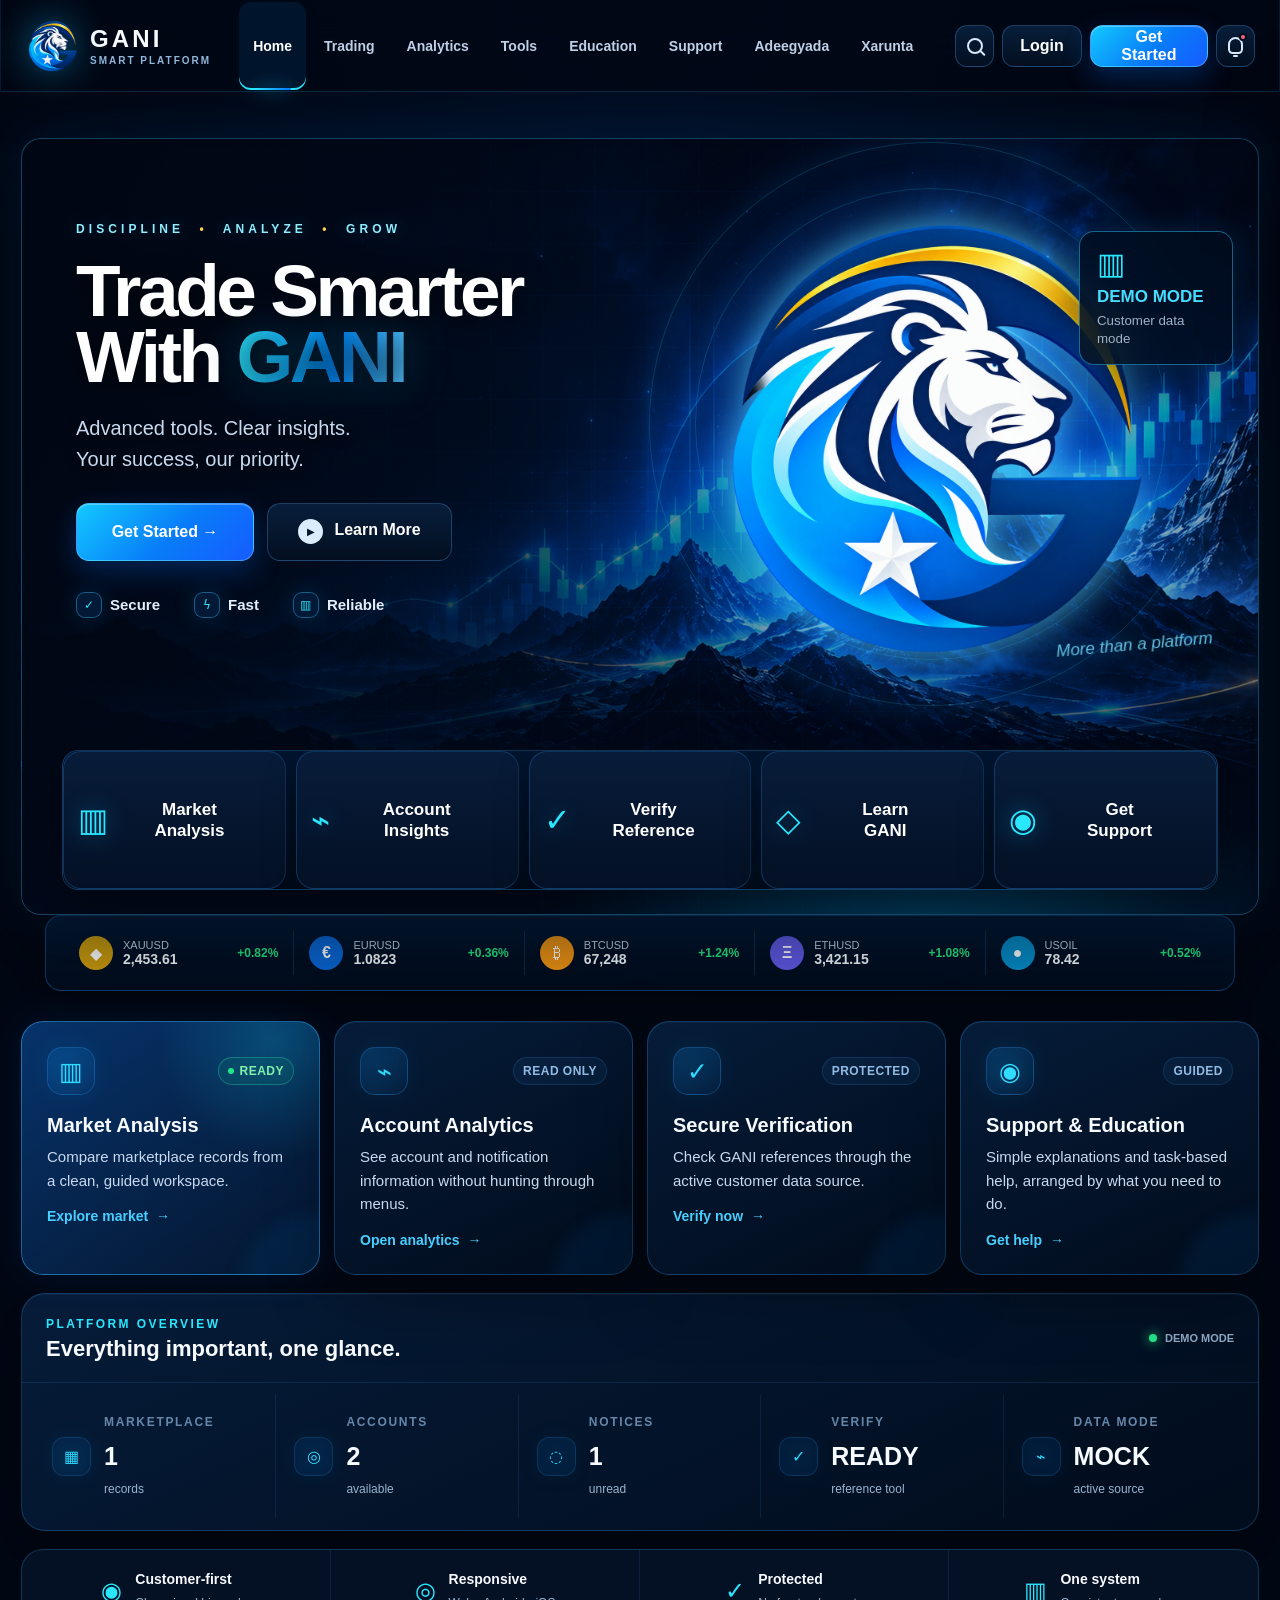
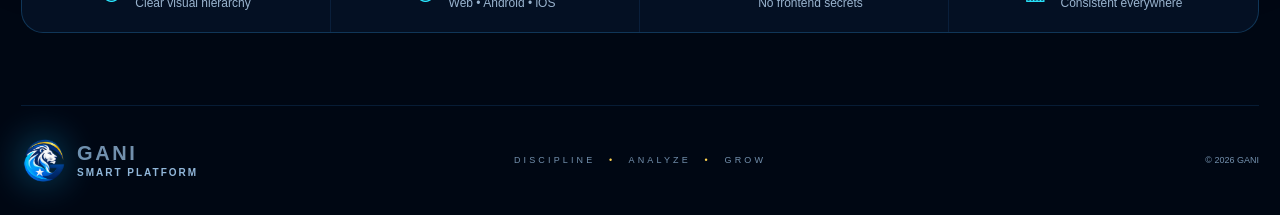
==== android/app/src/main/assets/www/index.html @ f555b514 "Add GANI v34 Android APK build" ====
<!doctype html>
<html lang="so">
<head>
<meta charset="utf-8">
<meta name="viewport" content="width=device-width,initial-scale=1,viewport-fit=cover">
<meta name="theme-color" content="#020713">
<meta name="color-scheme" content="dark">
<title>GANI • Smart Platform</title>
<link rel="manifest" href="manifest.webmanifest">
<link rel="icon" href="icon-192.png">
<link rel="stylesheet" href="styles.css">
<link rel="stylesheet" href="platform-v27.css">
<link rel="stylesheet" href="platform-v28.css">
<link rel="stylesheet" href="platform-v29.css">
<link rel="stylesheet" href="platform-v30.css">
<link rel="stylesheet" href="platform-v31.css">
<link rel="stylesheet" href="platform-v32.css">
<link rel="stylesheet" href="platform-v33.css">
<link rel="stylesheet" href="platform-v34.css">
<script src="gani-config.js" defer></script>
<script src="mock-api.js" defer></script>
<script src="mock-compat.js" defer></script>
<script src="real-api-client.js" defer></script>
<script src="api-mode-router.js" defer></script>
<script src="data-adapter.js" defer></script>
<script src="app.js" defer></script>
<script src="platform-v27.js" defer></script>
<script src="platform-v29.js" defer></script>
</head>
<body>
<div class="ambient" aria-hidden="true"><i></i><i></i><i></i></div>

<header class="app-header">
  <a class="brand" href="#home" data-screen="home" aria-label="GANI Home">
    <img src="assets/gani-logo-transparent-v30.png" alt="GANI">
    <span><b>GANI</b><small>SMART PLATFORM</small></span>
  </a>
  <nav class="desktop-nav" aria-label="Main navigation">
    <button data-screen="home" class="active"><span>Home</span></button>
    <button data-screen="discover"><span>Trading</span></button>
    <button data-screen="dashboard"><span>Analytics</span></button>
    <button data-screen="verify"><span>Tools</span></button>
    <button data-screen="education"><span>Education</span></button>
    <button data-screen="support"><span>Support</span></button>
    <button data-screen="services"><span>Adeegyada</span></button>
    <button data-screen="workspace"><span>Xarunta</span></button>
  </nav>
  <div class="header-actions">
    <button class="round-btn" id="searchToggle" aria-label="Search"><span class="icon-search"></span></button>
    <button class="text-btn desktop-only" data-screen="profile">Login</button>
    <button class="primary compact desktop-only" data-screen="discover">Get Started</button>
    <button class="round-btn" id="noticeToggle" aria-label="Notifications"><span class="icon-bell"></span><i id="noticeDot"></i></button>
    <button class="round-btn menu-btn" id="menuToggle" aria-label="Menu"><span class="icon-menu"></span></button>
  </div>
</header>

<div class="mobile-menu" id="mobileMenu" aria-label="Mobile menu">
  <button data-screen="home"><span>⌂</span> Home</button>
  <button data-screen="discover"><span>▥</span> Trading</button>
  <button data-screen="dashboard"><span>⌁</span> Analytics</button>
  <button data-screen="verify"><span>✓</span> Tools</button>
  <button data-screen="education"><span>◇</span> Education</button>
  <button data-screen="support"><span>◉</span> Support</button>
  <button data-screen="services"><span>◆</span> Adeegyada</button>
  <button data-screen="workspace"><span>▦</span> Xarunta Macmiilka</button>
  <button data-screen="partners"><span>◇</span> Partners</button>
  <button data-screen="agreements"><span>≡</span> Heshiisyada</button>
  <button data-screen="profile"><span>●</span> Account</button>
</div>

<div class="search-panel" id="searchPanel">
  <div class="search-shell"><span class="icon-search"></span><input id="globalSearch" placeholder="Search GANI…" autocomplete="off"><button id="searchClose" aria-label="Close">×</button></div>
  <small>Try: Trading, account, verify, education, support</small>
</div>

<aside class="notice-panel" id="noticePanel" aria-label="Notifications">
  <div class="panel-head"><div><small>GANI CENTER</small><h3>Notifications</h3></div><button id="noticeClose" aria-label="Close">×</button></div>
  <div id="noticeList" class="notice-list"><div class="skeleton"></div></div>
</aside>

<main>
<section class="screen active home-screen" id="home" data-title="Home">
  <section class="mobile-app-home" aria-label="GANI mobile home">
    <div class="mobile-welcome"><div><p>Welcome to GANI</p><h1>Smarter <em>control.</em></h1></div><span class="mode-badge" id="mobileMode">Checking…</span></div>
    <article class="mobile-hero">
      <div class="mobile-hero-copy"><small>GLOBAL MARKETS · BRIGHTER OPPORTUNITIES.</small><h2>Trade Smarter.<br><em>Grow Stronger.</em></h2><p>Markets, analytics and trusted tools in one secure platform.</p><div class="mobile-hero-actions"><button class="primary" data-screen="discover">Start Trading <span>→</span></button><button class="secondary" data-screen="discover">Explore Markets</button></div><div class="mobile-trust"><span>✓ Secure</span><span>▥ Real-Time Data</span><span>♙ Trusted Tools</span><span>◎ Global Access</span></div></div>
      <img src="assets/gani-target-hero-v34.png" alt="Global markets visualization">
    </article>
    <div class="mobile-section-head market-heading"><h3>Market Snapshot</h3><button data-screen="discover"><span class="app-status-dot"></span> Live Markets ›</button></div>
    <section class="mobile-market">
      <div class="mobile-market-grid">
        <article class="up"><div class="market-name"><span>€</span><b>EUR/USD</b></div><strong>1.0824</strong><em>▲ +0.0018&nbsp;&nbsp;+0.17%</em><svg viewBox="0 0 120 32" aria-hidden="true"><path d="M2 27L14 23L24 25L36 18L47 20L59 14L70 17L82 10L93 13L105 6L118 3"/></svg></article>
        <article class="down"><div class="market-name"><span>◆</span><b>Gold</b></div><strong>2,415.32</strong><em>▼ −12.63&nbsp;&nbsp;−0.52%</em><svg viewBox="0 0 120 32" aria-hidden="true"><path d="M2 6L14 10L24 7L36 15L47 12L59 20L70 17L82 24L93 21L105 28L118 26"/></svg></article>
        <article class="up"><div class="market-name"><span>₿</span><b>BTC/USD</b></div><strong>67,284.50</strong><em>▲ +1,327.40&nbsp;&nbsp;+2.01%</em><svg viewBox="0 0 120 32" aria-hidden="true"><path d="M2 25L14 20L24 22L36 16L47 19L59 14L70 15L82 9L93 11L105 5L118 2"/></svg></article>
      </div>
    </section>
    <div class="mobile-section-head quick-heading"><h3>Quick Access</h3><small>Everything in one place ›</small></div>
    <div class="mobile-feature-grid">
      <button data-screen="discover"><span class="mi">▥</span><b>Market<br>Analysis</b><small>Discover opportunities <i>›</i></small></button>
      <button data-screen="dashboard"><span class="mi">⌁</span><b>Account<br>Analytics</b><small>Track performance <i>›</i></small></button>
      <button data-screen="verify"><span class="mi">✓</span><b>Verify<br>Tools</b><small>Trade with confidence <i>›</i></small></button>
      <button data-screen="education"><span class="mi">◇</span><b>Education</b><small>Learn and grow <i>›</i></small></button>
    </div>
    <div class="mobile-section-head insights-heading"><h3>Latest Insights</h3><button data-screen="education">View all ›</button></div>
    <section class="mobile-insight" data-screen="education" role="button" tabindex="0">
      <div class="insight-image" aria-hidden="true"></div>
      <div class="insight-copy"><div><span>MARKET ANALYSIS</span><time>2h ago</time></div><h4>Global Markets Steady as Investors Eye Central Bank Signals</h4><p>Key indices hold gains amid a balanced outlook for the coming period.</p></div>
      <b aria-hidden="true">›</b>
    </section>
    <div class="mobile-runtime-data" hidden><span id="mobileDataLabel">Data</span><b id="mobileMarketCount">—</b><b id="mobileAccountCount">—</b><b id="mobileNoticeCount">—</b></div>
    <div class="mobile-command-strip"><article><small>SYSTEM STATUS</small><b>Customer workspace ready</b><div class="progress"><i></i></div></article><article><small>SECURITY</small><b>Protected data boundary</b><div class="progress"><i style="width:92%"></i></div></article></div>
  </section>
  <section class="hero-card">
    <div class="hero-grid"></div>
    <div class="hero-copy">
      <p class="eyebrow">DISCIPLINE <span>•</span> ANALYZE <span>•</span> GROW</p>
      <h1>Trade Smarter<br>With <em>GANI</em></h1>
      <p class="lead">Advanced tools. Clear insights.<br>Your success, our priority.</p>
      <div class="hero-actions">
        <button class="primary hero-primary" data-screen="discover">Get Started <span>→</span></button>
        <button class="secondary" data-screen="education"><span class="play">▶</span> Learn More</button>
      </div>
      <div class="trust-row" aria-label="Platform qualities">
        <span><i class="mini-icon shield-icon">✓</i><b>Secure</b></span>
        <span><i class="mini-icon bolt-icon">ϟ</i><b>Fast</b></span>
        <span><i class="mini-icon chart-icon">▥</i><b>Reliable</b></span>
      </div>
    </div>
    <div class="hero-visual" aria-label="GANI brand visual">
      <div class="hero-orbit orbit-one"></div><div class="hero-orbit orbit-two"></div>
      <img src="assets/gani-logo-transparent-v30.png" alt="GANI lion logo">
      <div class="data-float">
        <span class="bars-symbol">▥</span>
        <b id="heroMode">Checking…</b>
        <small>Customer data mode</small>
      </div>
      <div class="visual-caption">More than a platform</div>
    </div>
  </section>

  <section class="quick-actions" aria-label="Quick actions">
    <button data-screen="discover"><span class="quick-icon">▥</span><b>Market<br>Analysis</b><i>→</i></button>
    <button data-screen="dashboard"><span class="quick-icon">⌁</span><b>Account<br>Insights</b><i>→</i></button>
    <button data-screen="verify"><span class="quick-icon">✓</span><b>Verify<br>Reference</b><i>→</i></button>
    <button data-screen="education"><span class="quick-icon">◇</span><b>Learn<br>GANI</b><i>→</i></button>
    <button data-screen="support"><span class="quick-icon">◉</span><b>Get<br>Support</b><i>→</i></button>
  </section>

  <section class="home-grid">
    <article class="feature-card featured">
      <div class="feature-top"><span class="feature-icon">▥</span><span class="status-pill"><i></i> Ready</span></div>
      <h3>Market Analysis</h3><p>Compare marketplace records from a clean, guided workspace.</p>
      <button class="card-link" data-screen="discover">Explore market <span>→</span></button>
    </article>
    <article class="feature-card">
      <div class="feature-top"><span class="feature-icon">⌁</span><span class="status-pill neutral">Read only</span></div>
      <h3>Account Analytics</h3><p>See account and notification information without hunting through menus.</p>
      <button class="card-link" data-screen="dashboard">Open analytics <span>→</span></button>
    </article>
    <article class="feature-card">
      <div class="feature-top"><span class="feature-icon">✓</span><span class="status-pill neutral">Protected</span></div>
      <h3>Secure Verification</h3><p>Check GANI references through the active customer data source.</p>
      <button class="card-link" data-screen="verify">Verify now <span>→</span></button>
    </article>
    <article class="feature-card">
      <div class="feature-top"><span class="feature-icon">◉</span><span class="status-pill neutral">Guided</span></div>
      <h3>Support & Education</h3><p>Simple explanations and task-based help, arranged by what you need to do.</p>
      <button class="card-link" data-screen="support">Get help <span>→</span></button>
    </article>
  </section>

  <section class="overview-card">
    <div class="overview-head"><div><small>PLATFORM OVERVIEW</small><h3>Everything important, one glance.</h3></div><span class="connection-state"><i></i><b id="marketStripMode">Loading</b></span></div>
    <div class="overview-metrics">
      <div><span class="metric-icon">▦</span><p><small>MARKETPLACE</small><b id="homeMarketCount">—</b><em>records</em></p></div>
      <div><span class="metric-icon">◎</span><p><small>ACCOUNTS</small><b id="homeAccountCount">—</b><em>available</em></p></div>
      <div><span class="metric-icon">◌</span><p><small>NOTICES</small><b id="homeNoticeCount">—</b><em>unread</em></p></div>
      <div><span class="metric-icon">✓</span><p><small>VERIFY</small><b>READY</b><em>reference tool</em></p></div>
      <div><span class="metric-icon">⌁</span><p><small>DATA MODE</small><b id="homeMode">—</b><em>active source</em></p></div>
    </div>
  </section>

  <section class="proof-row">
    <div><span>◉</span><p><b>Customer-first</b><small>Clear visual hierarchy</small></p></div>
    <div><span>◎</span><p><b>Responsive</b><small>Web • Android • iOS</small></p></div>
    <div><span>✓</span><p><b>Protected</b><small>No frontend secrets</small></p></div>
    <div><span>▥</span><p><b>One system</b><small>Consistent everywhere</small></p></div>
  </section>
</section>

<section class="screen v27-screen" id="services" data-title="Adeegyada">
  <header class="page-intro"><div><p class="eyebrow">GANI SERVICES</p><h2>Dooro sida aad<br><em>u shaqaynayso.</em></h2><p>Saddex waddo oo cad: adigu isticmaal, taageero hel, ama koox ku maamul.</p></div><div class="page-symbol">◆</div></header>
  <div class="v27-service-grid">
    <article class="v27-plan"><span>01 / SELF-SERVICE</span><h3>Adiga ayaa maamulaya</h3><p>Raadi adeeg, barbar dhig xeerarka, samee profile, gudbi dalab oo la soco.</p><ul><li>Marketplace iyo favorites</li><li>Eligibility checklist</li><li>Agreements iyo tickets</li><li>Ogeysiisyo la raad-raaco</li></ul><button class="primary v27-start" data-plan="Self-service">Bilow</button></article>
    <article class="v27-plan featured"><span>02 / GANI ASSIST</span><h3>Diyaarin iyo hagid</h3><p>Waxaan kaa caawinaynaa xogta, dukumentiyada, fahamka heshiiska iyo xiriirka partner-ka.</p><ul><li>Preflight readiness</li><li>Country iyo KYC check</li><li>Rule review</li><li>Escalation support</li></ul><button class="primary v27-start" data-plan="GANI Assist">Codso hagid</button></article>
    <article class="v27-plan"><span>03 / BUSINESS</span><h3>Koox iyo shirkad</h3><p>Accounts badan, xubno, doorar, oggolaansho iyo warbixin isku xiran.</p><ul><li>Team roles</li><li>Approval workflow</li><li>Company reports</li><li>Partner integrations</li></ul><button class="primary v27-start" data-plan="Business">La hadal GANI</button></article>
  </div>
</section>

<section class="screen v27-screen" id="workspace" data-title="Xarunta Macmiilka">
  <header class="page-intro inline-intro"><div><p class="eyebrow">CUSTOMER WORKSPACE</p><h2>Dalab ilaa payout,<br><em>hal timeline.</em></h2><p>Xogtaada, codsiyadaada, lacagaha iyo taageerada hal meel uga maamul.</p></div><button class="primary" id="newApplication">Dalab cusub</button></header>
  <div class="v27-kpis"><article><small>DALABYO</small><b id="v27AppCount">0</b><span>La diiwaangeliyey</span></article><article><small>U-QALMITAAN</small><b id="v27ReadyState">0%</b><span>Readiness</span></article><article><small>TICKETS</small><b id="v27TicketCount">0</b><span>La raad-raacayo</span></article><article><small>HESHIISYO</small><b id="v27AgreementCount">0</b><span>La aqbalay</span></article></div>
  <div class="v27-workspace-grid">
    <article class="panel"><div class="panel-head"><div><small>U-QALMITAANKA</small><h3>Hubinta ka hor lacag-bixinta</h3></div><span class="status-pill neutral" id="v27ReadinessBadge">Bilow</span></div><form id="readinessForm" class="v27-checklist"><label><input type="checkbox" name="age"> Waxaan buuxiyey da'da adeegga</label><label><input type="checkbox" name="country"> Dalka iyo degenaanshaha waa la oggol yahay</label><label><input type="checkbox" name="kyc"> Dukumentiyada KYC waa diyaar</label><label><input type="checkbox" name="payment"> Habka lacag-bixintu magacayga ayuu ku qoran yahay</label><label><input type="checkbox" name="rules"> Waxaan akhriyey EA, loss iyo payout rules</label><button class="primary">Kaydi readiness</button></form></article>
    <article class="panel"><div class="panel-head"><div><small>DALABYADA</small><h3>Codsiyadaada</h3></div></div><div id="v27Applications" class="v27-records"><p class="hint">Dalab wali lama samayn.</p></div></article>
    <article class="panel"><div class="panel-head"><div><small>LACAG & PAYOUT</small><h3>Diiwaanka lacagta</h3></div><button class="card-link" id="addPayment">Ku dar receipt</button></div><div id="v27Payments" class="v27-records"><p class="hint">Diiwaan lacag wali ma jiro.</p></div></article>
    <article class="panel"><div class="panel-head"><div><small>TAAGEERO</small><h3>Cabasho iyo rafcaan</h3></div><button class="card-link" id="newTicket">Fur ticket</button></div><div id="v27Tickets" class="v27-records"><p class="hint">Ticket wali ma jiro.</p></div></article>
  </div>
</section>

<section class="screen v27-screen" id="partners" data-title="Partners">
  <header class="page-intro"><div><p class="eyebrow">PARTNER PORTAL</p><h2>Xaqiiji shirkadda.<br><em>Kadib daabac.</em></h2><p>Partner kasta wuxuu soo gudbinayaa aqoonsi, adeegyo, waddamo, xeerar, lacag iyo taageero.</p></div><div class="page-symbol">◇</div></header>
  <div class="v27-partner-layout">
    <article class="panel"><div class="v27-lifecycle"><div><span>01</span><b>Codsi</b><small>Company profile</small></div><div><span>02</span><b>Xaqiijin</b><small>Entity & domain</small></div><div><span>03</span><b>Heshiis</b><small>SLA & commission</small></div><div><span>04</span><b>Daabacaad</b><small>Offers & countries</small></div><div><span>05</span><b>Kormeer</b><small>Cases & renewal</small></div></div></article>
    <form class="panel v27-form" id="partnerApply"><h3>Codsiga partnership-ka</h3><div class="v27-fields"><label>Magaca shirkadda<input name="company" required></label><label>Website-ka rasmiga ah<input name="website" type="url" placeholder="https://" required></label><label>Email-ka partnership<input name="email" type="email" required></label><label>Dalalka aad adeegtaan<input name="countries" required></label><label class="full">Qaabka iskaashiga<select name="model" required><option value="">Dooro</option><option>Referral</option><option>Authorized reseller</option><option>Technology integration</option></select></label><label class="full">Taageerada iyo cabashada<textarea name="support" required></textarea></label></div><label class="v27-consent"><input type="checkbox" required> Waxaan diyaar u nahay xaqiijin iyo heshiis qoraal ah.</label><button class="primary">Gudbi codsiga</button></form>
  </div>
</section>

<section class="screen v27-screen" id="agreements" data-title="Heshiisyada">
  <header class="page-intro"><div><p class="eyebrow">RULES & AGREEMENTS</p><h2>Mas'uuliyaddu<br><em>meel cad ayay leedahay.</em></h2><p>Qodob kasta akhri ka hor dalab ama lacag-bixin.</p></div><div class="page-symbol">≡</div></header>
  <div class="v27-rules-grid" id="v27Rules"></div>
</section>

<section class="screen v27-screen" id="operations" data-title="Operations">
  <header class="page-intro"><div><p class="eyebrow">GANI OPERATIONS</p><h2>Wax kasta oo la daabaco<br><em>waa la maamulaa.</em></h2><p>Partners, products, eligibility, cases, finance, content iyo audit.</p></div><div class="page-symbol">▦</div></header>
  <div class="v27-ops-grid"><article><small>PARTNERS</small><h3>Due diligence</h3><p>Entity, domain, ownership, support iyo heshiis.</p></article><article><small>PRODUCTS</small><h3>Offer control</h3><p>Qiime, drawdown, payout, EA, refund iyo version.</p></article><article><small>COUNTRIES</small><h3>Eligibility matrix</h3><p>Residency, nationality, payment iyo payout.</p></article><article><small>CASES</small><h3>Dispute desk</h3><p>Evidence, response, deadline iyo escalation.</p></article><article><small>FINANCE</small><h3>Reconciliation</h3><p>Orders, receipts, refunds iyo commissions.</p></article><article><small>AUDIT</small><h3>Taariikh sugan</h3><p>Cidda wax beddeshay, goorta iyo sababta.</p></article></div>
</section>

<section class="screen" id="discover" data-title="Trading">
  <header class="page-intro"><div><p class="eyebrow">GANI MARKETPLACE</p><h2>Find what matters.<br><em>Skip the noise.</em></h2><p>Search and compare records in one guided view.</p></div><div class="page-symbol">▥</div></header>
  <section class="workflow-strip" aria-label="Marketplace workflow">
    <div class="active"><span>1</span><p><b>Discover</b><small>Find records</small></p></div><i>→</i>
    <div><span>2</span><p><b>Compare</b><small>Read details</small></p></div><i>→</i>
    <div><span>3</span><p><b>Verify</b><small>Check reference</small></p></div>
  </section>
  <div class="toolbar"><label class="searchbox"><span class="icon-search"></span><input id="marketSearch" placeholder="Search marketplace"></label><div class="mode-pill" id="marketMode">DATA MODE</div></div>
  <div id="marketGrid" class="market-grid"><article class="loading-card"><div class="skeleton"></div></article></div>
</section>

<section class="screen" id="dashboard" data-title="Analytics">
  <header class="page-intro inline-intro"><div><p class="eyebrow">GANI ANALYTICS</p><h2>Your account,<br><em>made readable.</em></h2><p>The important signals first, detail second.</p></div><button class="secondary refresh-btn" id="refreshDashboard">↻ Refresh</button></header>
  <section class="metric-grid">
    <article><span class="metric-icon">◎</span><p><small>ACCOUNTS</small><b id="accountCount">—</b><em>Available</em></p></article>
    <article><span class="metric-icon">◌</span><p><small>UNREAD</small><b id="unreadCount">—</b><em>Notifications</em></p></article>
    <article><span class="metric-icon">⌁</span><p><small>DATA MODE</small><b id="dashMode">—</b><em>Current source</em></p></article>
  </section>
  <div class="dashboard-grid">
    <article class="panel"><div class="panel-head"><div><small>YOUR SPACE</small><h3>Accounts</h3></div><span class="status-pill neutral">Customer</span></div><div id="accountList" class="account-list"><div class="skeleton"></div></div></article>
    <article class="panel"><div class="panel-head"><div><small>ACTIVITY</small><h3>Notifications</h3></div><button class="card-link" id="markAllRead">Mark visible read</button></div><div id="dashboardNotices" class="notice-list"><div class="skeleton"></div></div></article>
  </div>
</section>

<section class="screen" id="verify" data-title="Tools">
  <div class="tool-layout">
    <div class="tool-copy"><p class="eyebrow">GANI TOOLS</p><h2>Verify before<br><em>you rely.</em></h2><p>One reference. One clear result.</p>
      <div class="verify-box"><label for="verifyInput">GANI reference</label><div class="verify-row"><input id="verifyInput" placeholder="GANI-12345"><button class="primary" id="verifyBtn">Verify <span>→</span></button></div><small>Local mode results are demo-only.</small></div>
      <div class="tool-steps"><div><span>1</span><p><b>Enter</b><small>Reference</small></p></div><div><span>2</span><p><b>Check</b><small>Source</small></p></div><div><span>3</span><p><b>Understand</b><small>Result</small></p></div></div>
    </div>
    <div class="verify-result" id="verifyResult"><div class="verify-ring"><span>✓</span></div><small>VERIFICATION</small><h3>Ready to verify</h3><p>Your result will appear here.</p></div>
  </div>
</section>

<section class="screen" id="education" data-title="Education">
  <header class="page-intro"><div><p class="eyebrow">GANI EDUCATION</p><h2>Understand first.<br><em>Use confidently.</em></h2><p>Four short paths instead of a wall of documentation.</p></div><div class="page-symbol">◇</div></header>
  <div class="education-grid">
    <article><span class="lesson-no">01</span><div class="lesson-icon">▥</div><h3>Marketplace</h3><p>Recognize the fields that matter when comparing records.</p><button data-screen="discover">Open Trading →</button></article>
    <article><span class="lesson-no">02</span><div class="lesson-icon">✓</div><h3>Verification</h3><p>Understand reference status and why source mode matters.</p><button data-screen="verify">Open Tools →</button></article>
    <article><span class="lesson-no">03</span><div class="lesson-icon">◎</div><h3>Account data</h3><p>Read account and notification information at a glance.</p><button data-screen="dashboard">Open Analytics →</button></article>
    <article><span class="lesson-no">04</span><div class="lesson-icon">◇</div><h3>Security model</h3><p>Know what stays in the app and what belongs server-side.</p><button data-screen="support">Security help →</button></article>
  </div>
</section>

<section class="screen" id="support" data-title="Support">
  <header class="page-intro"><div><p class="eyebrow">GANI SUPPORT</p><h2>Help without<br><em>the maze.</em></h2><p>Choose the problem visually. The system takes you to the right place.</p></div><div class="page-symbol">◉</div></header>
  <div class="support-grid">
    <article><div class="support-icon">▥</div><div><small>01</small><h3>Using GANI</h3><p>Where to find marketplace, analytics and verification.</p></div><button data-screen="education">Learn →</button></article>
    <article><div class="support-icon">◇</div><div><small>02</small><h3>Data & security</h3><p>Understand real mode, demo mode and protected credentials.</p></div><button data-screen="education">Read →</button></article>
    <article><div class="support-icon">⌁</div><div><small>03</small><h3>Offline & PWA</h3><p>How the app shell behaves when installed or offline.</p></div><button data-screen="home">Home →</button></article>
  </div>
</section>

<section class="screen" id="profile" data-title="Account">
  <header class="page-intro account-intro"><div><p class="eyebrow">GANI ACCOUNT</p><h2>Your identity,<br><em>at a glance.</em></h2><p>Read-only customer profile and source status.</p></div></header>
  <div class="profile-layout">
    <article class="profile-card">
      <div class="profile-glow"></div><div class="avatar"><img src="assets/gani-logo-transparent-v30.png" alt="GANI"></div>
      <span class="status-pill profile-status" id="verifiedBadge">Status</span><h2 id="profileName">GANI User</h2><p id="profileState">Loading profile…</p>
      <div class="profile-actions"><button class="primary" data-screen="dashboard">View analytics</button><button class="secondary" data-screen="support">Support</button></div>
    </article>
    <article class="panel profile-details"><div class="panel-head"><div><small>ACCOUNT OVERVIEW</small><h3>Profile details</h3></div><span class="status-pill neutral" id="profileMode">Mode</span></div>
      <dl><div><dt>Name</dt><dd id="profileName2">—</dd></div><div><dt>User ID</dt><dd id="profileId">—</dd></div><div><dt>Verification</dt><dd id="profileVerified">—</dd></div><div><dt>Data source</dt><dd id="profileSource">—</dd></div></dl>
      <div class="info-note"><span>i</span><p><b>Read-only by design</b><small>Profile editing is hidden because the current backend contract has no profile-write endpoint.</small></p></div>
    </article>
  </div>
</section>
</main>

<nav class="bottom-nav" aria-label="Mobile navigation">
  <button class="active" data-screen="home"><span>⌂</span><small>Home</small></button>
  <button data-screen="discover"><span>▥</span><small>Trading</small></button>
  <button data-screen="dashboard"><span>⌁</span><small>Analytics</small></button>
  <button data-screen="verify"><span>✓</span><small>Tools</small></button>
  <button data-screen="profile"><span>●</span><small>Account</small></button>
</nav>

<footer>
  <a class="brand" href="#home" data-screen="home"><img src="assets/gani-logo-transparent-v30.png" alt="GANI"><span><b>GANI</b><small>SMART PLATFORM</small></span></a>
  <p>DISCIPLINE <span>•</span> ANALYZE <span>•</span> GROW</p><small>© 2026 GANI</small>
</footer>
<div class="toast" id="toast"></div>
</body>
</html>
---- android/app/src/main/assets/www/styles.css ----
:root{--bg:#010713;--bg2:#031024;--panel:#06152b;--panel2:#081a34;--line:rgba(64,160,255,.20);--line2:rgba(55,181,255,.42);--text:#f7fbff;--muted:#8ea8c6;--blue:#12b9ff;--blue2:#086cff;--cyan:#35e3ff;--gold:#f5c84b;--green:#30e779;--danger:#ff627a;--radius:24px;--shadow:0 24px 80px rgba(0,0,0,.42);--glow:0 0 38px rgba(0,153,255,.24)}
*{box-sizing:border-box}html{min-height:100%;background:var(--bg);scroll-behavior:smooth}body{margin:0;min-height:100%;font-family:Inter,ui-sans-serif,-apple-system,BlinkMacSystemFont,"Segoe UI",Roboto,Arial,sans-serif;background:radial-gradient(circle at 70% 5%,rgba(0,107,255,.16),transparent 31%),linear-gradient(180deg,#020816 0,#010713 45%,#020916 100%);color:var(--text);-webkit-font-smoothing:antialiased}.ambient{position:fixed;inset:0;pointer-events:none;overflow:hidden;z-index:-2}.ambient i{position:absolute;border-radius:50%;filter:blur(85px);opacity:.16}.ambient i:nth-child(1){width:520px;height:520px;background:#006eff;right:-180px;top:4%}.ambient i:nth-child(2){width:380px;height:380px;background:#00d6ff;left:-200px;top:42%}.ambient i:nth-child(3){width:280px;height:280px;background:#e4b52f;right:14%;bottom:-160px;opacity:.06}button,input{font:inherit}button{cursor:pointer}button:focus-visible,input:focus-visible,a:focus-visible{outline:2px solid var(--cyan);outline-offset:3px}a{text-decoration:none;color:inherit}
.app-header{height:88px;position:sticky;top:0;z-index:80;display:grid;grid-template-columns:auto 1fr auto;align-items:center;gap:28px;padding:0 max(24px,calc((100vw - 1420px)/2));background:linear-gradient(180deg,rgba(2,7,19,.96),rgba(2,7,19,.76));border-bottom:1px solid rgba(67,150,236,.13);backdrop-filter:blur(22px)}.brand{display:flex;align-items:center;gap:11px;min-width:max-content}.brand img{width:54px;height:54px;border-radius:50%;object-fit:contain;filter:drop-shadow(0 0 16px rgba(0,174,255,.42))}.brand span{display:flex;flex-direction:column;gap:2px}.brand b{font-size:24px;letter-spacing:.04em}.brand small{font-size:8px;letter-spacing:.34em;color:#b6c7da;font-weight:700}.desktop-nav{display:flex;align-items:stretch;justify-content:center;height:88px;gap:4px}.desktop-nav button{position:relative;border:0;background:none;color:#b4c3d8;padding:0 15px;font-size:13px;font-weight:700}.desktop-nav button:hover,.desktop-nav button.active{color:#fff}.desktop-nav button:after{content:"";position:absolute;left:50%;right:50%;bottom:0;height:2px;border-radius:5px;background:linear-gradient(90deg,var(--cyan),var(--blue2));box-shadow:0 0 16px var(--blue);transition:.25s}.desktop-nav button.active:after{left:15px;right:15px}.header-actions{display:flex;align-items:center;gap:8px}.round-btn,.text-btn,.primary,.secondary,.card-link{border:0;color:#fff}.round-btn{width:42px;height:42px;border-radius:12px;display:grid;place-items:center;background:#061126;border:1px solid rgba(69,153,235,.26);position:relative}.round-btn:hover{border-color:var(--line2);background:#0a1a34}.round-btn i{position:absolute;width:8px;height:8px;border-radius:50%;background:var(--danger);border:2px solid #041020;right:7px;top:7px;display:none}.round-btn i.on{display:block}.text-btn{height:42px;padding:0 17px;border-radius:12px;background:#061126;border:1px solid rgba(69,153,235,.26);font-weight:700}.primary{min-height:46px;padding:0 23px;border-radius:13px;background:linear-gradient(135deg,#13c6ff,#0868ff 78%);box-shadow:0 10px 32px rgba(0,111,255,.32),inset 0 1px rgba(255,255,255,.25);font-weight:800;letter-spacing:.01em}.primary:hover{filter:brightness(1.08);transform:translateY(-1px)}.primary.compact{min-height:42px;padding:0 20px}.secondary{min-height:46px;padding:0 22px;border-radius:13px;background:#07152a;border:1px solid rgba(55,157,244,.32);font-weight:750}.secondary:hover{border-color:var(--cyan);background:#091d39}.menu-btn{display:none}.icon-search{width:16px;height:16px;border:2px solid #d9e9fb;border-radius:50%;position:relative;display:inline-block}.icon-search:after{content:"";position:absolute;width:7px;height:2px;background:#d9e9fb;right:-5px;bottom:-2px;transform:rotate(45deg);border-radius:2px}.icon-bell{width:15px;height:17px;border:2px solid #d9e9fb;border-radius:8px 8px 5px 5px;display:inline-block;position:relative}.icon-bell:after{content:"";position:absolute;width:5px;height:2px;border-radius:4px;background:#d9e9fb;left:3px;bottom:-5px}.icon-menu{width:18px;height:12px;border-top:2px solid #e8f5ff;border-bottom:2px solid #e8f5ff;position:relative}.icon-menu:after{content:"";position:absolute;left:0;right:0;top:4px;border-top:2px solid #e8f5ff}
.mobile-menu{position:fixed;right:14px;top:80px;z-index:90;width:min(300px,calc(100vw - 28px));padding:10px;border-radius:18px;background:rgba(4,15,32,.98);border:1px solid var(--line2);box-shadow:var(--shadow);display:none}.mobile-menu.open{display:grid}.mobile-menu button{border:0;background:none;color:#d8e7f7;text-align:left;padding:13px 14px;border-radius:10px;font-weight:700}.mobile-menu button span{width:24px;display:inline-block;color:var(--cyan)}.mobile-menu button:hover{background:#0a203d}.search-panel{position:fixed;top:88px;left:50%;transform:translate(-50%,-20px);z-index:100;width:min(720px,calc(100vw - 28px));padding:12px;border-radius:18px;background:rgba(5,18,38,.98);border:1px solid var(--line2);box-shadow:var(--shadow);opacity:0;pointer-events:none;transition:.22s}.search-panel.open{opacity:1;pointer-events:auto;transform:translate(-50%,10px)}.search-shell{height:52px;border-radius:13px;background:#020b19;border:1px solid rgba(60,150,236,.2);display:flex;align-items:center;gap:14px;padding:0 15px}.search-shell input{flex:1;border:0;background:none;color:#fff;font-size:16px;min-width:0}.search-shell input::placeholder{color:#6883a4}.search-shell button{border:0;background:none;color:#8ca5c1;font-size:26px}.search-panel>small{display:block;color:#66809e;padding:9px 8px 2px}.notice-panel{position:fixed;right:18px;top:98px;z-index:100;width:min(390px,calc(100vw - 36px));max-height:70vh;overflow:auto;padding:18px;border-radius:22px;background:rgba(4,14,30,.98);border:1px solid var(--line2);box-shadow:var(--shadow);transform:translateX(calc(100% + 40px));transition:.25s}.notice-panel.open{transform:none}.panel-head{display:flex;align-items:center;justify-content:space-between;gap:12px;margin-bottom:15px}.panel-head small{font-size:9px;letter-spacing:.18em;color:var(--cyan);font-weight:800}.panel-head h3{margin:3px 0 0;font-size:21px}.panel-head>button{border:0;background:none;color:#819ab6;font-size:24px}
main{width:min(1420px,calc(100% - 42px));margin:0 auto}.screen{display:none;min-height:calc(100vh - 88px);padding:48px 0 72px}.screen.active{display:block;animation:screenIn .35s ease both}@keyframes screenIn{from{opacity:0;transform:translateY(8px)}to{opacity:1;transform:none}}.home-screen{padding-top:24px}.hero-card{min-height:570px;border:1px solid rgba(51,143,235,.21);border-radius:32px;position:relative;overflow:hidden;display:grid;grid-template-columns:47% 53%;background:radial-gradient(circle at 70% 42%,rgba(0,149,255,.18),transparent 32%),linear-gradient(135deg,#06152b 0,#020a18 44%,#031b39 100%);box-shadow:0 40px 100px rgba(0,0,0,.32)}.hero-card:after{content:"";position:absolute;left:0;right:0;bottom:0;height:44%;background:linear-gradient(180deg,transparent,rgba(0,22,52,.75));pointer-events:none}.hero-grid{position:absolute;inset:0;background-image:linear-gradient(rgba(0,153,255,.05) 1px,transparent 1px),linear-gradient(90deg,rgba(0,153,255,.05) 1px,transparent 1px);background-size:36px 36px;mask-image:linear-gradient(to bottom,transparent 3%,#000 38%,transparent 100%);opacity:.58}.hero-copy{position:relative;z-index:4;align-self:center;padding:60px 0 60px 62px}.eyebrow{font-size:11px;letter-spacing:.38em;color:#9ddfff;font-weight:850;margin:0 0 20px}.eyebrow span{color:var(--gold);padding:0 8px}.hero-copy h1,.page-intro h2,.tool-copy h2{font-size:clamp(48px,5vw,78px);line-height:.99;letter-spacing:-.046em;margin:0;color:#fff}.hero-copy h1 em,.page-intro h2 em,.tool-copy h2 em{font-style:normal;background:linear-gradient(180deg,#43e7ff,#078dff);-webkit-background-clip:text;background-clip:text;color:transparent}.lead{font-size:18px;line-height:1.58;color:#c4d3e4;margin:22px 0 27px}.hero-actions{display:flex;gap:13px}.hero-primary{min-width:178px}.play{display:inline-grid;place-items:center;width:25px;height:25px;border-radius:50%;background:#dcecff;color:#08162a;font-size:10px;margin-right:7px}.trust-row{display:flex;gap:28px;margin-top:31px}.trust-row>span{display:flex;align-items:center;gap:8px;font-size:12px;color:#e4effb}.mini-icon{width:26px;height:26px;border-radius:9px;display:grid;place-items:center;font-style:normal;color:var(--cyan);font-weight:900;background:rgba(0,142,255,.09);border:1px solid rgba(44,165,255,.25)}.hero-visual{position:relative;z-index:3;display:grid;place-items:center;min-height:570px}.hero-visual>img{width:min(76%,560px);max-height:500px;object-fit:contain;filter:drop-shadow(0 0 36px rgba(0,155,255,.42))}.hero-orbit{position:absolute;border-radius:50%;border:1px solid rgba(55,184,255,.13);box-shadow:inset 0 0 70px rgba(0,118,255,.08)}.orbit-one{width:72%;aspect-ratio:1}.orbit-two{width:86%;aspect-ratio:1;border-color:rgba(245,200,75,.08)}.data-float{position:absolute;right:7%;top:22%;width:154px;padding:17px;border:1px solid rgba(54,172,255,.38);border-radius:15px;background:rgba(5,25,54,.82);box-shadow:0 14px 40px rgba(0,0,0,.3),0 0 25px rgba(0,134,255,.12);backdrop-filter:blur(12px)}.bars-symbol{display:block;color:var(--cyan);font-size:30px;line-height:1}.data-float b{display:block;margin:8px 0 4px;color:#46ddff;font-size:17px}.data-float small{color:#9fb2c7}.visual-caption{position:absolute;right:6%;bottom:8%;font-size:17px;color:#8edfff;font-style:italic;transform:rotate(-5deg);opacity:.84}.quick-actions{display:grid;grid-template-columns:repeat(5,1fr);gap:10px;margin:-25px 28px 26px;position:relative;z-index:8}.quick-actions button{min-height:88px;border-radius:18px;border:1px solid rgba(42,143,233,.27);background:linear-gradient(180deg,rgba(8,29,59,.96),rgba(4,17,37,.96));color:#fff;padding:12px 14px;display:grid;grid-template-columns:auto 1fr auto;align-items:center;text-align:left;gap:12px;box-shadow:0 18px 36px rgba(0,0,0,.22)}.quick-actions button:hover{border-color:var(--line2);transform:translateY(-2px)}.quick-actions .quick-icon{font-size:24px;color:var(--cyan)}.quick-actions b{font-size:12px;line-height:1.25}.quick-actions i{font-style:normal;color:#47698d}.home-grid{display:grid;grid-template-columns:repeat(4,1fr);gap:14px}.feature-card{min-height:235px;border-radius:22px;border:1px solid rgba(43,131,214,.22);background:linear-gradient(180deg,#07172f,#041023);padding:23px;position:relative;overflow:hidden}.feature-card:after{content:"";position:absolute;width:150px;height:150px;border-radius:50%;background:rgba(0,137,255,.08);right:-70px;bottom:-90px;filter:blur(8px)}.feature-card.featured{border-color:rgba(56,181,255,.48);box-shadow:0 0 40px rgba(0,118,255,.10)}.feature-top{display:flex;align-items:center;justify-content:space-between}.feature-icon,.lesson-icon,.support-icon{width:48px;height:48px;display:grid;place-items:center;border-radius:15px;color:var(--cyan);font-size:25px;background:linear-gradient(145deg,rgba(11,149,255,.18),rgba(11,83,184,.05));border:1px solid rgba(48,162,255,.27)}.status-pill{display:inline-flex;align-items:center;gap:6px;border-radius:999px;padding:6px 9px;font-size:9px;text-transform:uppercase;letter-spacing:.08em;background:rgba(38,227,121,.10);border:1px solid rgba(38,227,121,.2);color:#7ff1ac;font-weight:800}.status-pill i{width:6px;height:6px;border-radius:50%;background:var(--green)}.status-pill.neutral{background:rgba(54,143,228,.08);border-color:rgba(54,143,228,.18);color:#92bce5}.feature-card h3{font-size:18px;margin:19px 0 8px}.feature-card p{font-size:12px;line-height:1.6;color:#8fa7c2;margin:0 0 15px}.card-link{padding:0;background:none;color:#48cfff;font-weight:800;font-size:11px}.card-link span{margin-left:4px}.overview-card{margin-top:15px;border:1px solid rgba(43,133,219,.23);border-radius:24px;background:linear-gradient(180deg,#06162c,#031021);overflow:hidden}.overview-head{display:flex;justify-content:space-between;align-items:center;padding:20px 24px;border-bottom:1px solid rgba(49,139,224,.16)}.overview-head small{font-size:9px;color:var(--cyan);font-weight:850;letter-spacing:.2em}.overview-head h3{font-size:18px;margin:4px 0 0}.connection-state{display:flex;align-items:center;gap:8px;color:#91a9c3;font-size:11px}.connection-state i{width:8px;height:8px;border-radius:50%;background:var(--green);box-shadow:0 0 12px var(--green)}.overview-metrics{display:grid;grid-template-columns:repeat(5,1fr);padding:12px}.overview-metrics>div,.metric-grid article{padding:18px;border-right:1px solid rgba(57,133,210,.14);display:flex;align-items:center;gap:13px}.overview-metrics>div:last-child{border:0}.metric-icon{width:39px;height:39px;flex:0 0 auto;border-radius:12px;display:grid;place-items:center;color:var(--cyan);background:rgba(0,134,255,.08);border:1px solid rgba(49,158,250,.18)}.overview-metrics p,.metric-grid p{margin:0;display:flex;flex-direction:column}.overview-metrics small,.metric-grid small{color:#6687aa;font-size:8px;font-weight:850;letter-spacing:.14em}.overview-metrics b{font-size:18px;margin:3px 0}.overview-metrics em,.metric-grid em{font-size:9px;color:#7e98b5;font-style:normal}.proof-row{display:grid;grid-template-columns:repeat(4,1fr);margin-top:14px;border-radius:22px;border:1px solid rgba(43,132,219,.18);background:#041023;overflow:hidden}.proof-row>div{display:flex;align-items:center;justify-content:center;gap:13px;padding:18px;border-right:1px solid rgba(50,129,207,.14)}.proof-row>div:last-child{border:0}.proof-row>div>span{color:var(--cyan);font-size:24px}.proof-row p{margin:0;display:flex;flex-direction:column}.proof-row b{font-size:12px}.proof-row small{font-size:9px;color:#708ca9;margin-top:3px}
.page-intro{display:flex;justify-content:space-between;align-items:flex-end;gap:24px;max-width:1040px;margin-bottom:30px}.page-intro h2,.tool-copy h2{font-size:clamp(44px,4.5vw,68px)}.page-intro>div>p:last-child,.tool-copy>p{color:#8ba6c4;font-size:15px;line-height:1.6;margin:16px 0 0}.page-symbol{font-size:70px;color:rgba(44,185,255,.55);filter:drop-shadow(0 0 24px rgba(0,151,255,.25))}.inline-intro{max-width:none;align-items:center}.workflow-strip{display:flex;align-items:center;gap:15px;margin:0 0 22px;padding:12px;border-radius:18px;background:#041126;border:1px solid rgba(49,136,221,.2);width:max-content;max-width:100%}.workflow-strip>div{display:flex;align-items:center;gap:9px;padding:8px 12px;border-radius:12px}.workflow-strip>div.active{background:rgba(0,142,255,.11)}.workflow-strip>div>span,.tool-steps span{width:28px;height:28px;border-radius:9px;display:grid;place-items:center;background:#0a284c;color:#84cfff;border:1px solid rgba(55,163,255,.25);font-size:11px;font-weight:900}.workflow-strip>div.active>span{background:linear-gradient(135deg,var(--cyan),var(--blue2));color:#fff}.workflow-strip p,.tool-steps p{margin:0;display:flex;flex-direction:column}.workflow-strip b{font-size:11px}.workflow-strip small{font-size:8px;color:#718dab}.workflow-strip>i{font-style:normal;color:#395b7d}.toolbar{display:flex;align-items:center;justify-content:space-between;gap:12px;margin-bottom:18px}.searchbox{height:50px;flex:1;max-width:540px;border:1px solid rgba(47,139,226,.24);border-radius:15px;background:#041126;display:flex;align-items:center;gap:13px;padding:0 16px}.searchbox input{flex:1;min-width:0;border:0;background:none;color:#fff}.searchbox input::placeholder{color:#63809e}.mode-pill{border-radius:999px;padding:10px 13px;border:1px solid rgba(42,153,240,.22);background:rgba(4,23,47,.72);color:#78cfff;font-size:10px;font-weight:900;letter-spacing:.08em}.market-grid{display:grid;grid-template-columns:repeat(3,1fr);gap:14px}.market-card,.panel,.loading-card{border:1px solid rgba(44,132,218,.23);border-radius:21px;background:linear-gradient(180deg,#07172f,#041023);padding:21px;min-height:190px}.market-card{position:relative;overflow:hidden}.market-card:before{content:"";position:absolute;left:0;top:0;right:0;height:2px;background:linear-gradient(90deg,transparent,var(--blue),transparent);opacity:.6}.market-card .tag{display:inline-block;padding:6px 8px;border-radius:8px;background:rgba(22,166,255,.09);color:#71d5ff;font-size:8px;font-weight:900;letter-spacing:.1em;text-transform:uppercase}.market-card h3{font-size:18px;margin:18px 0 8px}.market-card p{color:#8da5c0;font-size:12px;line-height:1.6;min-height:56px}.market-card footer{display:flex;align-items:center;justify-content:space-between;margin-top:17px;padding-top:13px;border-top:1px solid rgba(50,132,215,.14)}.market-card footer span{color:#587896;font-size:9px}.market-card footer b{color:#75e9a3;font-size:10px}.metric-grid{display:grid;grid-template-columns:repeat(3,1fr);gap:13px;margin-bottom:14px}.metric-grid article{border:1px solid rgba(47,136,222,.22);border-radius:20px;background:linear-gradient(180deg,#06172e,#031021);min-height:112px;border-right:1px solid rgba(47,136,222,.22)}.metric-grid b{font-size:29px;margin:2px 0}.dashboard-grid{display:grid;grid-template-columns:1fr 1fr;gap:14px}.panel{min-height:390px}.account-row,.notice-row{display:grid;grid-template-columns:auto 1fr auto;align-items:center;gap:12px;padding:13px 0;border-bottom:1px solid rgba(48,128,207,.12)}.account-row:last-child,.notice-row:last-child{border:0}.account-icon,.notice-icon{width:38px;height:38px;border-radius:12px;display:grid;place-items:center;background:#071f3e;border:1px solid rgba(51,151,238,.18);color:var(--cyan)}.account-row>div:nth-child(2),.notice-row>div:nth-child(2){display:flex;flex-direction:column;gap:3px}.account-row b,.notice-row b{font-size:12px}.account-row small,.notice-row small{font-size:9px;color:#6f8cac}.notice-row.unread b{color:#fff}.skeleton{height:80px;border-radius:14px;background:linear-gradient(100deg,#07152a 25%,#0b2241 40%,#07152a 55%);background-size:200% 100%;animation:skeleton 1.2s infinite}@keyframes skeleton{to{background-position:-200% 0}}
.tool-layout{display:grid;grid-template-columns:1.05fr .95fr;gap:44px;align-items:center;min-height:610px}.verify-box{margin-top:30px;padding:18px;border-radius:20px;border:1px solid rgba(52,151,238,.25);background:#041126;max-width:650px}.verify-box>label{display:block;font-size:9px;color:#73cfff;font-weight:900;letter-spacing:.13em;text-transform:uppercase;margin-bottom:10px}.verify-row{display:flex;gap:9px}.verify-row input{height:52px;flex:1;min-width:0;border-radius:13px;border:1px solid rgba(53,140,226,.2);background:#020b19;color:#fff;padding:0 15px}.verify-box>small{display:block;margin-top:9px;color:#617f9e;font-size:9px}.tool-steps{display:flex;gap:10px;margin-top:20px}.tool-steps>div{display:flex;align-items:center;gap:8px;padding:10px;border-radius:13px;background:rgba(4,19,40,.6);border:1px solid rgba(48,131,215,.12)}.tool-steps b{font-size:10px}.tool-steps small{font-size:8px;color:#6e8cab}.verify-result{min-height:430px;border-radius:30px;border:1px solid rgba(51,149,238,.28);background:radial-gradient(circle at 50% 35%,rgba(0,145,255,.17),transparent 38%),linear-gradient(180deg,#07172f,#031021);display:flex;flex-direction:column;align-items:center;justify-content:center;text-align:center;padding:35px;box-shadow:var(--glow)}.verify-ring{width:126px;height:126px;border-radius:50%;border:1px solid rgba(62,181,255,.38);display:grid;place-items:center;box-shadow:0 0 45px rgba(0,143,255,.16),inset 0 0 30px rgba(0,143,255,.12);margin-bottom:24px}.verify-ring span,.verify-result>.big-icon{font-size:50px;color:var(--cyan)}.verify-result>small{font-size:9px;color:#67cfff;letter-spacing:.2em;font-weight:900}.verify-result h3{font-size:25px;margin:8px 0}.verify-result p{color:#809ab7;margin:0}.verify-result.success{border-color:rgba(48,231,121,.35)}.verify-result.success .verify-ring span{color:var(--green)}.verify-result.fail{border-color:rgba(255,98,122,.35)}.verify-result.fail .verify-ring span{color:var(--danger)}
.education-grid{display:grid;grid-template-columns:repeat(4,1fr);gap:14px}.education-grid article{min-height:290px;padding:23px;border-radius:22px;border:1px solid rgba(46,136,222,.2);background:linear-gradient(180deg,#06162d,#031021);position:relative}.lesson-no{position:absolute;right:18px;top:16px;color:#335d86;font-size:12px;font-weight:900}.lesson-icon{margin-bottom:28px}.education-grid h3{font-size:19px;margin:0 0 9px}.education-grid p{font-size:12px;color:#88a2bd;line-height:1.6;min-height:70px}.education-grid button,.support-grid button{border:0;background:none;color:#4bd1ff;padding:0;font-size:11px;font-weight:850}.support-grid{display:grid;grid-template-columns:repeat(3,1fr);gap:14px}.support-grid article{min-height:235px;padding:23px;border-radius:22px;border:1px solid rgba(46,136,222,.2);background:linear-gradient(180deg,#06162d,#031021);display:grid;grid-template-columns:auto 1fr;gap:16px;align-content:start}.support-grid article>button{grid-column:2;text-align:left}.support-grid small{font-size:9px;color:#47729c;font-weight:900}.support-grid h3{font-size:18px;margin:5px 0 7px}.support-grid p{font-size:12px;color:#88a2bd;line-height:1.55;margin:0}.profile-layout{display:grid;grid-template-columns:390px 1fr;gap:14px;max-width:1040px}.profile-card{min-height:430px;border-radius:28px;border:1px solid rgba(50,150,238,.28);background:linear-gradient(180deg,#07182f,#031021);display:flex;flex-direction:column;align-items:center;justify-content:center;text-align:center;padding:30px;position:relative;overflow:hidden}.profile-glow{position:absolute;width:240px;height:240px;border-radius:50%;background:rgba(0,134,255,.12);filter:blur(35px);top:30px}.avatar{width:118px;height:118px;border-radius:50%;display:grid;place-items:center;position:relative;z-index:2;border:1px solid rgba(72,185,255,.32);background:#04142b;box-shadow:0 0 40px rgba(0,136,255,.17)}.avatar img{width:88%;height:88%;object-fit:contain}.profile-card h2{font-size:25px;margin:16px 0 6px}.profile-card>p{color:#7f9ab8;font-size:12px;margin:0 0 13px}.profile-actions{display:flex;gap:9px;margin-top:15px}.profile-details dl{margin:6px 0 20px}.profile-details dl>div{display:grid;grid-template-columns:160px 1fr;padding:16px 0;border-bottom:1px solid rgba(46,126,205,.12)}.profile-details dt{font-size:10px;color:#6785a4}.profile-details dd{margin:0;text-align:right;font-size:12px;font-weight:800}.info-note{display:flex;gap:12px;padding:14px;border-radius:15px;background:rgba(0,129,255,.06);border:1px solid rgba(53,142,230,.15)}.info-note>span{width:27px;height:27px;border-radius:50%;display:grid;place-items:center;background:#082c55;color:#79d8ff;font-weight:900}.info-note p{margin:0;display:flex;flex-direction:column}.info-note b{font-size:10px}.info-note small{font-size:9px;color:#7692b0;line-height:1.45;margin-top:3px}
.bottom-nav{display:none}.toast{position:fixed;left:50%;bottom:24px;z-index:120;transform:translate(-50%,30px);opacity:0;pointer-events:none;padding:11px 15px;border-radius:12px;background:#0a213f;border:1px solid var(--line2);box-shadow:var(--shadow);color:#e7f5ff;font-size:11px;transition:.2s}.toast.show{opacity:1;transform:translate(-50%,0)}body>footer{min-height:110px;width:min(1420px,calc(100% - 42px));margin:0 auto;border-top:1px solid rgba(43,132,220,.17);display:grid;grid-template-columns:1fr auto 1fr;align-items:center;gap:25px;color:#7290ad}body>footer .brand img{width:45px;height:45px}body>footer .brand b{font-size:20px}body>footer>p{font-size:9px;letter-spacing:.35em}body>footer>p span{color:var(--gold);padding:0 8px}body>footer>small{text-align:right;font-size:9px}.hint{color:#708ca9;font-size:10px;line-height:1.5}
@media(max-width:1100px){.app-header{padding:0 20px}.desktop-nav button{padding:0 9px}.home-grid{grid-template-columns:repeat(2,1fr)}.education-grid{grid-template-columns:repeat(2,1fr)}.market-grid{grid-template-columns:repeat(2,1fr)}.hero-copy{padding-left:38px}.quick-actions{margin-left:12px;margin-right:12px}.overview-metrics{grid-template-columns:repeat(3,1fr)}.overview-metrics>div:nth-child(3){border-right:0}.overview-metrics>div:nth-child(n+4){border-top:1px solid rgba(57,133,210,.14)}.desktop-nav{display:none}.menu-btn{display:grid}}
@media(max-width:760px){body{padding-bottom:78px}.app-header{height:70px;padding:0 13px;grid-template-columns:1fr auto;gap:8px}.brand img{width:46px;height:46px}.brand b{font-size:20px}.brand small{font-size:7px}.header-actions{gap:6px}.round-btn{width:39px;height:39px}.desktop-only{display:none}.menu-btn{display:grid}.mobile-menu{top:72px}.search-panel{top:70px}.notice-panel{top:75px;right:10px;width:calc(100vw - 20px);max-height:72vh}main{width:calc(100% - 24px)}.screen{min-height:calc(100vh - 148px);padding:24px 0 38px}.home-screen{padding-top:10px}.hero-card{min-height:500px;display:block;border-radius:24px;padding:0;background:radial-gradient(circle at 68% 31%,rgba(0,141,255,.2),transparent 28%),linear-gradient(180deg,#06162d,#020916)}.hero-copy{padding:24px 20px 0;position:relative;z-index:5}.eyebrow{font-size:8px;letter-spacing:.27em;margin-bottom:13px}.hero-copy h1{font-size:43px;line-height:1}.lead{font-size:13px;line-height:1.45;margin:13px 0 18px;max-width:65%}.hero-actions{display:block}.hero-actions .secondary{display:none}.hero-primary{width:100%;height:49px;min-width:0}.trust-row{display:none}.hero-visual{min-height:205px;height:205px;margin-top:-4px;display:block}.hero-visual>img{position:absolute;width:55%;right:1%;top:-28px}.hero-orbit{display:none}.data-float{display:none}.visual-caption{display:none}.hero-grid{background-size:28px 28px}.quick-actions{grid-template-columns:repeat(3,1fr);margin:12px 0 12px;gap:8px}.quick-actions button{min-height:92px;display:flex;flex-direction:column;justify-content:center;text-align:center;gap:5px;padding:9px;border-radius:15px}.quick-actions button:nth-child(n+4){display:none}.quick-actions .quick-icon{font-size:25px}.quick-actions b{font-size:10px}.quick-actions i{display:none}.home-grid{grid-template-columns:repeat(2,1fr);gap:8px}.feature-card{min-height:156px;padding:14px;border-radius:17px}.feature-icon{width:38px;height:38px;font-size:20px;border-radius:12px}.feature-card .status-pill{display:none}.feature-card h3{font-size:13px;margin:12px 0 5px}.feature-card p{font-size:9px;line-height:1.45;margin-bottom:8px}.card-link{font-size:9px}.overview-card{border-radius:18px}.overview-head{padding:14px}.overview-head h3{font-size:14px}.overview-head small{font-size:7px}.connection-state{font-size:8px}.overview-metrics{grid-template-columns:repeat(3,1fr);padding:7px}.overview-metrics>div{padding:9px 6px;display:block;text-align:center;border-right:1px solid rgba(57,133,210,.14)}.overview-metrics>div:nth-child(n+4){display:none}.metric-icon{width:31px;height:31px;margin:0 auto 7px}.overview-metrics small{font-size:6px}.overview-metrics b{font-size:15px}.overview-metrics em{font-size:7px}.proof-row{grid-template-columns:repeat(2,1fr);border-radius:18px}.proof-row>div{padding:11px}.proof-row>div:nth-child(2){border-right:0}.proof-row>div:nth-child(n+3){border-top:1px solid rgba(50,129,207,.14)}.proof-row b{font-size:9px}.proof-row small{font-size:7px}.proof-row>div>span{font-size:18px}.page-intro{align-items:center;margin-bottom:20px}.page-intro h2,.tool-copy h2{font-size:40px}.page-intro>div>p:last-child,.tool-copy>p{font-size:12px}.page-symbol{font-size:43px}.workflow-strip{width:100%;gap:5px;justify-content:space-between;padding:8px}.workflow-strip>div{padding:6px;gap:5px}.workflow-strip>div>span{width:25px;height:25px}.workflow-strip small{display:none}.workflow-strip>i{font-size:10px}.toolbar{align-items:stretch;flex-direction:column}.searchbox{max-width:none}.mode-pill{align-self:flex-start}.market-grid{grid-template-columns:1fr;gap:9px}.market-card{min-height:170px;padding:18px}.metric-grid{gap:8px}.metric-grid article{padding:12px 8px;display:block;text-align:center}.metric-grid .metric-icon{margin:0 auto 7px}.metric-grid b{font-size:22px}.dashboard-grid{grid-template-columns:1fr;gap:9px}.panel{min-height:auto;padding:16px}.panel-head h3{font-size:16px}.tool-layout{grid-template-columns:1fr;gap:22px;min-height:0}.verify-box{margin-top:20px}.verify-row{display:grid}.verify-row input,.verify-row button{width:100%;height:49px}.tool-steps{display:grid;grid-template-columns:repeat(3,1fr);gap:7px}.tool-steps>div{display:flex;flex-direction:column;text-align:center;padding:8px}.verify-result{min-height:290px;border-radius:22px}.verify-ring{width:90px;height:90px}.verify-ring span{font-size:38px}.education-grid{grid-template-columns:1fr;gap:9px}.education-grid article{min-height:190px;padding:17px}.lesson-icon{margin-bottom:15px}.education-grid p{min-height:0}.support-grid{grid-template-columns:1fr;gap:9px}.support-grid article{min-height:150px;padding:16px}.profile-layout{grid-template-columns:1fr}.profile-card{min-height:340px}.profile-details dl>div{grid-template-columns:110px 1fr}.bottom-nav{position:fixed;display:grid;grid-template-columns:repeat(5,1fr);left:8px;right:8px;bottom:max(8px,env(safe-area-inset-bottom));z-index:85;height:66px;border-radius:18px;background:rgba(4,15,33,.96);border:1px solid rgba(55,151,237,.27);box-shadow:0 18px 45px rgba(0,0,0,.42);backdrop-filter:blur(20px);overflow:hidden}.bottom-nav button{border:0;background:none;color:#718bad;display:flex;flex-direction:column;align-items:center;justify-content:center;gap:3px;position:relative}.bottom-nav button span{font-size:19px;line-height:1}.bottom-nav button small{font-size:8px;font-weight:800}.bottom-nav button.active{color:#46d7ff}.bottom-nav button.active:after{content:"";position:absolute;top:0;width:28px;height:2px;background:var(--cyan);box-shadow:0 0 12px var(--cyan)}body>footer{display:none}.toast{bottom:88px}}
@media(max-width:390px){.brand small{display:none}.hero-copy h1{font-size:38px}.lead{max-width:72%;font-size:12px}.hero-card{min-height:470px}.hero-visual{height:185px;min-height:185px}.hero-visual>img{width:58%}.feature-card p{display:none}.feature-card{min-height:132px}.page-intro h2,.tool-copy h2{font-size:36px}}

/* GANI 2026 APP EXPERIENCE: mobile is an app shell, desktop is a command platform */
.mobile-app-home{display:none}.mobile-app-section{display:none}
.app-kicker{font-size:11px;letter-spacing:.18em;color:var(--cyan);font-weight:800;text-transform:uppercase}
.app-status-dot{width:8px;height:8px;border-radius:50%;background:#21e884;box-shadow:0 0 12px #21e884;display:inline-block}
@media(max-width:760px){
  body{background:radial-gradient(circle at 80% -10%,rgba(0,153,255,.18),transparent 34%),#020711;padding-bottom:88px}
  .app-header{height:76px;padding:env(safe-area-inset-top) 16px 0;background:linear-gradient(180deg,rgba(2,9,24,.98),rgba(2,9,24,.88));border-bottom:1px solid rgba(74,173,255,.14);backdrop-filter:blur(20px)}
  .app-header .brand img{width:46px;height:46px}.app-header .brand span b{font-size:20px}.app-header .brand span small{font-size:7px;letter-spacing:.25em}
  .app-header .header-actions{gap:8px}.app-header .round-btn{width:38px;height:38px}.menu-btn{display:flex!important}
  main{padding:12px 12px 8px}.screen{padding:0!important;min-height:calc(100dvh - 164px)}
  .home-screen>.hero-card,.home-screen>.quick-actions,.home-screen>.home-grid,.home-screen>.overview-card,.home-screen>.proof-row{display:none!important}
  .mobile-app-home{display:block}
  .mobile-welcome{display:flex;align-items:flex-end;justify-content:space-between;padding:8px 4px 14px}.mobile-welcome h1{font-size:30px;line-height:1.02;margin:4px 0 0}.mobile-welcome h1 em{font-style:normal;color:var(--cyan)}.mobile-welcome p{margin:0;color:var(--muted);font-size:13px}.mobile-welcome .mode-badge{font-size:10px;padding:7px 9px;border:1px solid rgba(64,172,255,.24);border-radius:999px;background:rgba(8,33,66,.65);color:#a9d8ff}
  .mobile-hero{position:relative;overflow:hidden;min-height:238px;border:1px solid rgba(65,175,255,.24);border-radius:24px;background:linear-gradient(135deg,#06152d 0%,#061c3c 55%,#031023 100%);box-shadow:0 18px 50px rgba(0,80,190,.2);padding:22px 18px}.mobile-hero:before{content:"";position:absolute;inset:0;background:radial-gradient(circle at 82% 38%,rgba(0,184,255,.28),transparent 35%),linear-gradient(transparent 94%,rgba(0,174,255,.14) 95%);background-size:auto,100% 24px}.mobile-hero img{position:absolute;width:205px;height:205px;object-fit:contain;right:-38px;top:15px;filter:drop-shadow(0 0 28px rgba(0,170,255,.45))}.mobile-hero-copy{position:relative;z-index:2;width:62%}.mobile-hero-copy small{color:#8fdfff;letter-spacing:.16em;font-weight:800}.mobile-hero-copy h2{font-size:31px;line-height:.98;margin:9px 0 10px}.mobile-hero-copy h2 em{font-style:normal;color:var(--cyan)}.mobile-hero-copy p{font-size:12px;color:#bed0e6;line-height:1.45;margin:0 0 17px}.mobile-hero-copy button{width:100%;min-height:44px;border-radius:14px}
  .mobile-trust{display:flex;gap:8px;margin:10px 0 0}.mobile-trust span{font-size:9px;color:#b9d3ee;background:rgba(2,11,26,.55);border:1px solid rgba(80,175,255,.16);border-radius:999px;padding:5px 7px}
  .mobile-section-head{display:flex;align-items:center;justify-content:space-between;margin:18px 3px 10px}.mobile-section-head h3{font-size:15px;margin:0}.mobile-section-head small{color:var(--cyan);font-size:10px}
  .mobile-feature-grid{display:grid;grid-template-columns:repeat(3,1fr);gap:9px}.mobile-feature-grid button{min-height:94px;border:1px solid rgba(60,157,255,.2);border-radius:17px;background:linear-gradient(180deg,rgba(8,31,62,.94),rgba(4,18,38,.96));color:#fff;padding:12px 5px;display:flex;flex-direction:column;align-items:center;justify-content:center;gap:7px;box-shadow:inset 0 1px rgba(255,255,255,.03)}.mobile-feature-grid .mi{font-size:25px;color:#16baff;filter:drop-shadow(0 0 8px rgba(0,184,255,.35))}.mobile-feature-grid b{font-size:11px;line-height:1.15}.mobile-feature-grid small{font-size:8px;color:#6f91b6}
  .mobile-market{border:1px solid rgba(66,165,255,.2);border-radius:19px;background:linear-gradient(180deg,rgba(6,27,56,.94),rgba(3,15,32,.96));padding:13px}.mobile-market-head{display:flex;justify-content:space-between;align-items:center;margin-bottom:10px}.mobile-market-head b{font-size:13px}.mobile-market-head span{font-size:9px;color:#73e6aa;display:flex;gap:5px;align-items:center}.mobile-market-grid{display:grid;grid-template-columns:repeat(3,1fr);gap:8px}.mobile-market-grid article{background:rgba(8,36,72,.78);border:1px solid rgba(72,168,255,.16);border-radius:13px;padding:10px}.mobile-market-grid small{font-size:8px;color:#89a9c9;display:block}.mobile-market-grid b{font-size:13px;display:block;margin:3px 0}.mobile-market-grid em{font-size:8px;color:#5ce6a0;font-style:normal}
  .mobile-command-strip{display:grid;grid-template-columns:1.1fr 1fr;gap:9px;margin-top:10px}.mobile-command-strip article{border:1px solid rgba(65,160,255,.17);border-radius:16px;padding:12px;background:rgba(5,22,45,.8)}.mobile-command-strip small{font-size:8px;color:#7398bd}.mobile-command-strip b{font-size:12px;display:block;margin-top:3px}.mobile-command-strip .progress{height:4px;background:#0a2445;border-radius:99px;margin-top:9px;overflow:hidden}.mobile-command-strip .progress i{display:block;width:78%;height:100%;background:linear-gradient(90deg,#00a8ff,#37d9ff);border-radius:99px}
  .page-intro{padding:18px 5px 12px}.page-intro h2{font-size:29px}.page-intro p:not(.eyebrow){font-size:12px}.page-symbol{width:54px;height:54px;font-size:23px}
  .workflow-strip{border-radius:18px;padding:10px;gap:5px}.workflow-strip div p small{display:none}.workflow-strip div p b{font-size:10px}.workflow-strip div span{width:24px;height:24px;font-size:10px}
  .toolbar{position:sticky;top:76px;z-index:10;background:rgba(2,7,17,.92);backdrop-filter:blur(16px);padding:8px 0}.market-grid{grid-template-columns:1fr!important}.market-card{border-radius:18px;min-height:150px}
  .metric-grid{grid-template-columns:repeat(3,1fr);gap:7px}.metric-grid article{padding:12px 8px;border-radius:16px}.metric-grid article .metric-icon{font-size:20px}.metric-grid article b{font-size:18px}.metric-grid article em{font-size:8px}.dashboard-grid{grid-template-columns:1fr}.panel{border-radius:18px;padding:14px}
  .tool-layout{grid-template-columns:1fr}.verify-box,.verify-result{border-radius:20px}.tool-steps{gap:6px}.tool-steps>div{padding:10px 6px}.education-grid{grid-template-columns:1fr 1fr;gap:9px}.education-grid article{border-radius:18px;padding:15px;min-height:180px}.support-grid{grid-template-columns:1fr}.profile-layout{grid-template-columns:1fr}.profile-card{border-radius:22px}.profile-details{margin-bottom:12px}
  footer{display:none!important}.bottom-nav{height:72px;left:8px;right:8px;bottom:8px;border:1px solid rgba(64,160,255,.18);border-radius:20px;background:rgba(3,14,31,.94);backdrop-filter:blur(24px);box-shadow:0 16px 45px rgba(0,0,0,.45);padding:6px}.bottom-nav button{border-radius:14px}.bottom-nav button.active{background:linear-gradient(180deg,rgba(0,160,255,.18),rgba(0,110,255,.07))}.bottom-nav button span{font-size:19px}.bottom-nav button small{font-size:8px;font-weight:700}
}
@media(min-width:761px){.mobile-app-home{display:none!important}}
---- android/app/src/main/assets/www/platform-v27.css ----
/* GANI Platform v27 — customer, partner and operations surfaces */
.v27-screen{max-width:1240px}.v27-service-grid,.v27-ops-grid{display:grid;grid-template-columns:repeat(3,1fr);gap:16px}.v27-plan,.v27-ops-grid article{background:linear-gradient(160deg,rgba(9,32,64,.98),rgba(3,16,35,.98));border:1px solid var(--line);border-radius:var(--radius);padding:28px;box-shadow:var(--shadow)}.v27-plan.featured{border-color:var(--line2);background:radial-gradient(circle at 85% 10%,rgba(18,185,255,.2),transparent 36%),linear-gradient(160deg,#0a2851,#06152b)}.v27-plan>span,.v27-ops-grid small{color:var(--cyan);font-size:12px;letter-spacing:.15em;font-weight:800}.v27-plan h3,.v27-ops-grid h3{font-size:24px;margin:20px 0 10px}.v27-plan p,.v27-ops-grid p{color:var(--muted);line-height:1.7}.v27-plan ul{list-style:none;padding:0;margin:24px 0}.v27-plan li{padding:10px 0;border-top:1px solid var(--line);color:#c8dbef}.v27-plan li:before{content:'✓';color:var(--green);margin-right:10px}.v27-plan button{width:100%}
.v27-kpis{display:grid;grid-template-columns:repeat(4,1fr);gap:12px;margin-bottom:16px}.v27-kpis article{padding:20px;border:1px solid var(--line);border-radius:18px;background:var(--panel)}.v27-kpis small,.v27-kpis span{display:block;color:var(--muted);font-size:12px}.v27-kpis b{display:block;font-size:30px;margin:8px 0;color:#fff}.v27-workspace-grid{display:grid;grid-template-columns:1fr 1fr;gap:16px}.v27-checklist{display:grid;gap:10px;margin-top:20px}.v27-checklist label,.v27-consent{display:flex;gap:10px;align-items:flex-start;background:rgba(10,39,76,.7);border:1px solid var(--line);border-radius:14px;padding:14px;color:#dceaff;line-height:1.5}.v27-checklist input,.v27-consent input{accent-color:var(--blue);width:18px;height:18px}.v27-records{display:grid;gap:9px;margin-top:18px}.v27-record{display:flex;justify-content:space-between;gap:14px;padding:14px;background:rgba(8,31,62,.75);border:1px solid var(--line);border-radius:14px}.v27-record div{min-width:0}.v27-record b,.v27-record small{display:block}.v27-record small{color:var(--muted);margin-top:5px}.v27-record>span{color:var(--cyan);font-weight:800;font-size:12px;white-space:nowrap}
.v27-partner-layout{display:grid;grid-template-columns:.8fr 1.2fr;gap:16px}.v27-lifecycle{display:grid;gap:8px}.v27-lifecycle>div{display:grid;grid-template-columns:42px 1fr;gap:3px 12px;align-items:center;padding:14px;border-bottom:1px solid var(--line)}.v27-lifecycle span{grid-row:span 2;color:var(--cyan);font-weight:900}.v27-lifecycle small{color:var(--muted)}.v27-form h3{font-size:24px;margin-top:0}.v27-fields{display:grid;grid-template-columns:1fr 1fr;gap:14px}.v27-fields label{display:grid;gap:7px;color:#bcd1e8;font-weight:700;font-size:13px}.v27-fields .full{grid-column:1/-1}.v27-fields input,.v27-fields select,.v27-fields textarea{width:100%;min-height:48px;border:1px solid var(--line);border-radius:12px;background:#071a34;color:#fff;padding:12px}.v27-fields textarea{min-height:100px;resize:vertical}.v27-consent{margin:16px 0}
.v27-rules-grid{display:grid;grid-template-columns:repeat(2,1fr);gap:14px}.v27-rule{border:1px solid var(--line);border-radius:20px;background:var(--panel);padding:24px}.v27-rule span{color:var(--cyan);font-weight:900}.v27-rule h3{font-size:21px}.v27-rule p{color:var(--muted);line-height:1.65}.v27-rule button{margin-top:8px}.v27-ops-grid article{min-height:210px}.v27-modal{position:fixed;inset:0;z-index:120;display:grid;place-items:center;padding:18px;background:rgba(0,4,12,.82);backdrop-filter:blur(12px)}.v27-modal[hidden]{display:none}.v27-modal-card{width:min(620px,100%);max-height:88dvh;overflow:auto;background:#06152b;border:1px solid var(--line2);border-radius:24px;padding:26px;box-shadow:0 30px 100px #000}.v27-modal-head{display:flex;justify-content:space-between;gap:16px}.v27-modal-head button{border:0;background:none;color:#fff;font-size:28px}.v27-modal-card p{color:#b8cde4;line-height:1.7}.v27-modal-card label{display:grid;gap:7px;margin:13px 0;color:#cfe1f3;font-weight:700}.v27-modal-card input,.v27-modal-card select,.v27-modal-card textarea{width:100%;padding:13px;border-radius:12px;border:1px solid var(--line);background:#071a34;color:#fff}.v27-modal-card textarea{min-height:100px}.v27-form-actions{display:flex;justify-content:flex-end;gap:10px;margin-top:18px}
@media(max-width:900px){.v27-service-grid,.v27-ops-grid{grid-template-columns:1fr 1fr}.v27-partner-layout{grid-template-columns:1fr}.v27-kpis{grid-template-columns:1fr 1fr}}
@media(max-width:760px){.v27-screen{padding-bottom:92px!important}.v27-service-grid,.v27-ops-grid,.v27-workspace-grid,.v27-rules-grid{grid-template-columns:1fr}.v27-plan,.v27-ops-grid article{padding:20px;border-radius:19px}.v27-plan h3{font-size:20px}.v27-kpis{gap:8px}.v27-kpis article{padding:14px}.v27-kpis b{font-size:24px}.v27-partner-layout{grid-template-columns:1fr}.v27-fields{grid-template-columns:1fr}.v27-fields .full{grid-column:auto}.v27-modal-card{padding:20px}.desktop-nav button:nth-last-child(-n+2){display:none}}
---- android/app/src/main/assets/www/platform-v28.css ----
/* GANI V28 — luminous command-platform redesign */
:root{--bg:#00050d;--bg2:#001026;--panel:#031327;--panel2:#061d3a;--line:rgba(40,166,255,.24);--line2:rgba(34,208,255,.62);--text:#f8fcff;--muted:#9bb3cf;--blue:#00b9ff;--blue2:#0575ff;--cyan:#29e7ff;--gold:#ffd34f;--green:#23e68a;--radius:22px;--shadow:0 26px 90px rgba(0,0,0,.58);--glow:0 0 52px rgba(0,173,255,.26)}
html{background:#00050d}body{background:radial-gradient(circle at 74% 0,rgba(0,132,255,.22),transparent 30%),radial-gradient(circle at 10% 72%,rgba(0,208,255,.08),transparent 32%),linear-gradient(180deg,#000817,#00040b 58%,#001026);background-attachment:fixed}body:before{content:"";position:fixed;inset:0;z-index:-1;pointer-events:none;background-image:linear-gradient(rgba(37,181,255,.025) 1px,transparent 1px),linear-gradient(90deg,rgba(37,181,255,.025) 1px,transparent 1px);background-size:44px 44px;mask-image:linear-gradient(to bottom,black,transparent 82%)}
.app-header{height:92px;background:rgba(0,7,19,.82);border-bottom:1px solid rgba(48,182,255,.2);box-shadow:0 14px 50px rgba(0,0,0,.28);backdrop-filter:blur(28px)}.brand img{filter:drop-shadow(0 0 18px rgba(20,190,255,.48));transform:scale(1.08)}.brand b{letter-spacing:.13em}.brand small{color:#8fc8ff;letter-spacing:.28em}.desktop-nav button{color:#bed0e7;border-radius:12px;padding:12px 14px}.desktop-nav button:hover,.desktop-nav button.active{color:white;background:rgba(0,147,255,.1);box-shadow:inset 0 -2px var(--cyan)}.round-btn,.text-btn{background:linear-gradient(180deg,rgba(8,32,64,.88),rgba(2,14,31,.9));border-color:rgba(59,177,255,.34)}.primary{border:1px solid rgba(90,222,255,.75);background:linear-gradient(115deg,#00c8ff,#087cff 56%,#075bea);box-shadow:0 10px 32px rgba(0,132,255,.35),inset 0 1px rgba(255,255,255,.42)}.primary:hover{transform:translateY(-2px);box-shadow:0 16px 42px rgba(0,154,255,.48),0 0 22px rgba(35,220,255,.22)}.secondary{border-color:rgba(59,177,255,.36);background:linear-gradient(180deg,rgba(7,29,59,.86),rgba(2,14,31,.92))}
main{max-width:1440px}.hero-card{min-height:700px;border:1px solid rgba(48,181,255,.35);border-radius:30px;background:radial-gradient(circle at 70% 45%,rgba(0,176,255,.34),transparent 24%),radial-gradient(circle at 71% 52%,rgba(0,80,255,.22),transparent 42%),linear-gradient(125deg,#020916 0%,#031830 52%,#010713 100%);box-shadow:0 40px 120px rgba(0,0,0,.62),0 0 80px rgba(0,119,255,.15),inset 0 1px rgba(255,255,255,.08);overflow:hidden}.hero-card:after{content:"";position:absolute;inset:auto -8% -42% 32%;height:64%;background:radial-gradient(ellipse at center,rgba(0,185,255,.38),transparent 62%);filter:blur(22px);transform:skewY(-8deg);pointer-events:none}.hero-grid{opacity:.32;background-size:52px 52px;mask-image:linear-gradient(90deg,transparent,black 52%,transparent)}.hero-copy{padding:84px 0 78px 62px;z-index:3}.hero-copy .eyebrow{letter-spacing:.34em;color:#70eaff}.hero-copy h1{font-size:clamp(64px,6vw,98px);letter-spacing:-.055em;line-height:.91;text-shadow:0 8px 45px rgba(0,0,0,.45)}.hero-copy h1 em{background:linear-gradient(100deg,#2eeaff,#008bff 58%,#57c8ff);-webkit-background-clip:text;background-clip:text;color:transparent;filter:drop-shadow(0 0 18px rgba(0,182,255,.25))}.hero-copy .lead{font-size:20px;color:#c4d7ed;line-height:1.62}.hero-actions button{min-height:58px;padding-inline:30px}.trust-row{gap:34px}.trust-row b{font-size:15px}.mini-icon{background:rgba(4,28,57,.92);border:1px solid rgba(53,186,255,.42);box-shadow:0 0 22px rgba(0,174,255,.18)}
.hero-visual{z-index:2;overflow:visible}.hero-visual>img{width:min(88%,650px);filter:drop-shadow(0 0 16px rgba(74,213,255,.85)) drop-shadow(0 0 60px rgba(0,108,255,.5));animation:v28Float 6s ease-in-out infinite}.hero-orbit{border-color:rgba(47,215,255,.36);box-shadow:0 0 35px rgba(0,174,255,.18),inset 0 0 35px rgba(0,174,255,.12)}.orbit-one{animation:v28Spin 22s linear infinite}.orbit-two{animation:v28Spin 30s linear infinite reverse}.data-float{background:rgba(1,14,32,.82);border:1px solid rgba(48,196,255,.48);box-shadow:0 20px 60px rgba(0,0,0,.42),0 0 28px rgba(0,164,255,.17);backdrop-filter:blur(20px)}.visual-caption{color:#76deff;text-shadow:0 0 18px rgba(0,198,255,.6)}
.quick-actions,.overview-card,.feature-card,.panel,.v27-plan,.v27-ops-grid article,.market-card,.education-grid article,.support-grid article,.profile-card,.verify-box,.verify-result{background:linear-gradient(155deg,rgba(6,29,59,.96),rgba(1,12,28,.98));border-color:rgba(51,171,255,.27);box-shadow:0 20px 65px rgba(0,0,0,.34),inset 0 1px rgba(255,255,255,.035)}.quick-actions{border-radius:24px}.quick-actions button:not(:last-child){border-right-color:rgba(39,157,255,.18)}.quick-icon,.feature-icon,.metric-icon,.lesson-icon,.support-icon{color:#2fdcff;filter:drop-shadow(0 0 12px rgba(0,182,255,.45))}.feature-card:hover,.market-card:hover,.education-grid article:hover,.support-grid article:hover,.v27-plan:hover,.v27-ops-grid article:hover{transform:translateY(-5px);border-color:rgba(45,205,255,.55);box-shadow:0 28px 76px rgba(0,0,0,.46),0 0 32px rgba(0,151,255,.13)}.feature-card.featured,.v27-plan.featured{background:radial-gradient(circle at 85% 8%,rgba(18,207,255,.22),transparent 34%),linear-gradient(145deg,#07336b,#04152d)}.status-pill{border:1px solid rgba(47,224,163,.32);background:rgba(20,163,118,.12)}
.page-intro{padding-top:34px}.page-intro h2,.tool-copy h2{font-size:clamp(48px,5vw,76px);line-height:.95;letter-spacing:-.045em}.page-intro h2 em,.tool-copy h2 em{background:linear-gradient(90deg,#2ce9ff,#087cff);-webkit-background-clip:text;background-clip:text;color:transparent}.page-symbol{border-color:rgba(42,203,255,.38);background:radial-gradient(circle,rgba(0,171,255,.22),rgba(3,20,43,.96));color:#39e4ff;box-shadow:0 0 38px rgba(0,153,255,.16)}.toolbar{background:rgba(2,13,29,.8);border:1px solid var(--line);border-radius:20px;padding:14px;backdrop-filter:blur(20px)}.searchbox input,.v27-fields input,.v27-fields select,.v27-fields textarea,.v27-modal-card input,.v27-modal-card select,.v27-modal-card textarea{background:rgba(1,13,30,.92);border-color:rgba(52,172,255,.31)}
.v27-kpis article{background:linear-gradient(145deg,#061d3d,#031126);border-color:rgba(47,176,255,.28);box-shadow:inset 0 1px rgba(255,255,255,.04)}.v27-kpis b{background:linear-gradient(100deg,#fff,#63ddff);-webkit-background-clip:text;background-clip:text;color:transparent}.v27-record,.v27-checklist label,.v27-consent{background:linear-gradient(145deg,rgba(7,35,70,.88),rgba(2,17,36,.94));border-color:rgba(49,171,255,.25)}.v27-rule{background:radial-gradient(circle at 90% 8%,rgba(0,169,255,.12),transparent 35%),linear-gradient(145deg,#061b38,#020f22);box-shadow:0 18px 55px rgba(0,0,0,.32)}.v27-lifecycle>div span{display:grid;place-items:center;width:38px;height:38px;border-radius:12px;background:linear-gradient(145deg,#00bfff,#066dff);color:white;box-shadow:0 0 22px rgba(0,165,255,.25)}
.bottom-nav{background:rgba(1,10,24,.94)!important;border-color:rgba(44,172,255,.3)!important;box-shadow:0 -12px 45px rgba(0,0,0,.48),0 0 32px rgba(0,119,255,.1)!important}.bottom-nav button.active{color:#38e5ff!important;background:linear-gradient(180deg,rgba(0,183,255,.2),rgba(0,94,255,.08))!important}.mobile-menu,.notice-panel,.search-panel{background:rgba(1,11,27,.97);backdrop-filter:blur(28px)}
@keyframes v28Float{0%,100%{transform:translateY(0) scale(1)}50%{transform:translateY(-12px) scale(1.015)}}@keyframes v28Spin{to{transform:rotate(360deg)}}
@media(max-width:760px){.app-header{height:82px;background:rgba(0,7,18,.94)}main{padding:10px}.mobile-welcome{padding-top:12px}.mobile-welcome h1{font-size:32px}.mobile-hero{min-height:330px;border-color:rgba(43,194,255,.4);background:radial-gradient(circle at 76% 35%,rgba(0,181,255,.36),transparent 30%),linear-gradient(145deg,#061d3e,#020b19);box-shadow:0 24px 70px rgba(0,0,0,.54),0 0 38px rgba(0,126,255,.12)}.mobile-hero:before{background:linear-gradient(rgba(37,181,255,.04) 1px,transparent 1px),linear-gradient(90deg,rgba(37,181,255,.04) 1px,transparent 1px);background-size:28px 28px;mask-image:linear-gradient(90deg,transparent,black)}.mobile-hero img{width:255px;height:255px;right:-48px;top:20px;filter:drop-shadow(0 0 18px rgba(61,218,255,.8)) drop-shadow(0 0 45px rgba(0,104,255,.48));animation:v28Float 6s ease-in-out infinite}.mobile-hero-copy{width:67%;padding-top:8px}.mobile-hero-copy h2{font-size:37px;letter-spacing:-.045em}.mobile-hero-copy p{font-size:14px;line-height:1.55}.mobile-feature-grid{gap:10px}.mobile-feature-grid button{min-height:112px;border-color:rgba(47,175,255,.29);background:linear-gradient(155deg,rgba(7,35,70,.98),rgba(2,15,33,.98));box-shadow:0 14px 38px rgba(0,0,0,.3),inset 0 1px rgba(255,255,255,.04)}.mobile-feature-grid .mi{font-size:28px}.mobile-feature-grid b{font-size:12px}.mobile-market,.mobile-command-strip article{background:linear-gradient(155deg,rgba(7,32,65,.98),rgba(2,14,31,.98));border-color:rgba(47,173,255,.28)}.page-intro h2,.tool-copy h2{font-size:38px}.v27-plan,.v27-ops-grid article,.panel{background:linear-gradient(155deg,rgba(6,29,59,.98),rgba(1,11,26,.99));box-shadow:0 18px 50px rgba(0,0,0,.34)}.bottom-nav{height:76px!important}.bottom-nav button small{font-size:10px!important}.bottom-nav button span{font-size:21px!important}}
@media(prefers-reduced-motion:reduce){.hero-visual>img,.orbit-one,.orbit-two,.mobile-hero img{animation:none}}
---- android/app/src/main/assets/www/platform-v29.css ----
/* V29 exact-reference composition: desktop command board + mobile trading home */
body{background:#000714}.app-header{max-width:1380px;margin:0 auto;border-left:1px solid rgba(38,149,255,.14);border-right:1px solid rgba(38,149,255,.14)}main{max-width:1380px;padding-top:22px}
.hero-card{min-height:760px;padding-bottom:205px;background-image:linear-gradient(90deg,rgba(0,8,23,.97) 0%,rgba(0,9,24,.86) 37%,rgba(0,10,28,.18) 62%,rgba(0,7,19,.15)),url("assets/gani-market-mountains-v29.png");background-size:cover;background-position:center;border-radius:20px}.hero-grid{background-image:linear-gradient(rgba(22,134,255,.07) 1px,transparent 1px),linear-gradient(90deg,rgba(22,134,255,.07) 1px,transparent 1px);opacity:.48}.hero-copy{padding:82px 0 0 54px;align-self:start}.hero-copy h1{font-size:clamp(64px,5.7vw,88px);max-width:640px}.hero-copy .lead{font-size:19px}.hero-visual{height:520px;align-self:start;padding-top:28px}.hero-visual>img{width:min(92%,650px)}.data-float{right:25px;top:92px}.visual-caption{right:45px;bottom:54px}.hero-feature-dock{position:absolute;z-index:6;left:40px;right:40px;bottom:32px;margin:0;display:grid;grid-template-columns:repeat(5,1fr);border-radius:16px;background:rgba(0,12,31,.82);border:1px solid rgba(43,171,255,.38);backdrop-filter:blur(18px);box-shadow:0 18px 55px rgba(0,0,0,.44)}.hero-feature-dock button{min-height:150px;flex-direction:column;justify-content:center;gap:12px}.hero-feature-dock .quick-icon{font-size:35px}.hero-feature-dock b{text-align:center;font-size:16px}.hero-feature-dock i{display:none}
.v29-ticker{display:grid;grid-template-columns:repeat(5,1fr);margin:-2px 24px 24px;padding:15px 18px;border:1px solid rgba(41,158,255,.3);border-radius:0 0 18px 18px;background:linear-gradient(180deg,rgba(3,26,57,.98),rgba(1,13,30,.98));box-shadow:0 18px 45px rgba(0,0,0,.34)}.v29-ticker>div{display:flex;align-items:center;gap:10px;padding:5px 15px;border-right:1px solid rgba(49,155,255,.2)}.v29-ticker>div:last-child{border:0}.v29-ticker .asset{width:34px;height:34px;border-radius:50%;display:grid;place-items:center;font-style:normal;font-weight:900;background:#0a68d7;color:#fff}.v29-ticker .gold{background:#c99b10}.v29-ticker .orange{background:#ee9415}.v29-ticker .violet{background:#615be8}.v29-ticker .cyan{background:#078eca}.v29-ticker span{display:grid}.v29-ticker small{font-size:11px;color:#c6d7e9}.v29-ticker b{font-size:14px}.v29-ticker em{margin-left:auto;color:#24e983;font-size:12px;font-style:normal;font-weight:800}
.home-grid{margin-top:30px}.overview-card{margin-top:18px}.proof-row{margin-top:18px}.screen:not(.home-screen){border:1px solid rgba(41,156,255,.18);border-radius:26px;padding:42px;background:linear-gradient(150deg,rgba(3,20,43,.9),rgba(0,7,18,.96));box-shadow:0 30px 90px rgba(0,0,0,.34)}
@media(max-width:1100px) and (min-width:761px){.hero-card{min-height:680px}.hero-copy{padding-left:38px}.hero-feature-dock{left:24px;right:24px}.v29-ticker{grid-template-columns:repeat(3,1fr)}.v29-ticker>div:nth-child(n+4){display:none}}
@media(max-width:760px){body{background:#000714}.app-header{height:92px!important;padding:14px 18px!important}.app-header .brand img{width:54px!important;height:54px!important}.app-header .brand span b{font-size:24px!important}.app-header .brand span small{display:block!important;font-size:8px!important}.mobile-welcome{display:none!important}.mobile-hero{min-height:365px;margin-top:8px;padding:24px 18px!important;background-image:linear-gradient(180deg,rgba(0,9,25,.16),rgba(0,8,22,.72)),url("assets/gani-market-mountains-v29.png")!important;background-size:auto 100%!important;background-position:center bottom!important;border-radius:18px!important}.mobile-hero img{width:240px!important;height:240px!important;right:-42px!important;top:8px!important}.mobile-hero-copy{width:69%!important;padding-top:70px!important}.mobile-hero-copy small{display:none}.mobile-hero-copy h2{font-size:38px!important;line-height:.94!important;margin-bottom:12px!important}.mobile-hero-copy p{font-size:13px!important;color:#fff!important;line-height:1.4!important}.mobile-hero-copy .primary{position:absolute;top:250px;left:0;width:calc(100vw - 60px)!important;height:56px}.mobile-trust{display:none!important}.mobile-section-head{margin-top:18px!important}.mobile-feature-grid{grid-template-columns:repeat(3,1fr)!important}.mobile-feature-grid button{min-height:118px!important;border-radius:12px!important}.mobile-market{margin-top:12px;border-radius:14px!important}.mobile-market-grid article{padding:12px 8px!important}.mobile-market-grid small{font-size:10px!important}.mobile-market-grid b{font-size:15px!important}.mobile-market-grid em{font-size:10px!important}.mobile-command-strip{display:none!important}.home-screen{padding-bottom:95px!important}.home-screen>.v29-ticker{display:none}.hero-feature-dock{position:static}.screen:not(.home-screen){border:0;border-radius:0;padding:0!important;background:transparent;box-shadow:none}.bottom-nav{left:0!important;right:0!important;bottom:0!important;height:82px!important;border-radius:0!important;border-left:0!important;border-right:0!important;border-bottom:0!important}.bottom-nav button span{font-size:23px!important}.bottom-nav button small{font-size:11px!important}.bottom-nav button.active:after{top:auto!important;bottom:0!important;width:38px!important}}
---- android/app/src/main/assets/www/platform-v30.css ----
/* V30 seamless composition and typography refinement */
:root{--v30-ink:#f7fbff;--v30-copy:#c8daf0;--v30-muted:#9ab4cf;--v30-line:rgba(57,177,255,.24)}
body{background:radial-gradient(circle at 50% 0,rgba(0,105,230,.12),transparent 36%),#000713;color:var(--v30-ink)}
.hero-card{isolation:isolate;border-color:rgba(56,192,255,.32);background-image:linear-gradient(90deg,rgba(0,7,20,.96) 0%,rgba(0,10,26,.76) 38%,rgba(0,11,30,.22) 67%,rgba(0,7,20,.36) 100%),url("assets/gani-market-mountains-v29.png");box-shadow:0 28px 90px rgba(0,0,0,.48),0 0 55px rgba(0,132,255,.13);overflow:hidden}
.hero-card:before{content:"";position:absolute;inset:0;z-index:0;background:linear-gradient(180deg,transparent 61%,rgba(0,8,23,.78) 82%,#00091a 100%);pointer-events:none}
.hero-copy{z-index:3}.hero-copy h1{color:#fff;text-shadow:0 4px 26px rgba(0,0,0,.72);letter-spacing:-.047em}.hero-copy .lead{color:var(--v30-copy);font-size:20px;line-height:1.58;text-shadow:0 2px 12px #000}.hero-copy .eyebrow{font-size:12px;color:#8eeeff;text-shadow:0 0 18px rgba(0,203,255,.36)}
.hero-visual{z-index:2;background:transparent!important}.hero-visual>img{width:min(88%,610px);height:auto;object-fit:contain;mix-blend-mode:normal;filter:drop-shadow(0 0 18px rgba(92,224,255,.72)) drop-shadow(0 0 58px rgba(0,92,255,.4))}.hero-orbit{opacity:.54}.data-float{z-index:4}.visual-caption{z-index:4}
.hero-feature-dock{bottom:24px;background:linear-gradient(180deg,rgba(3,26,55,.76),rgba(1,12,28,.9));border-color:var(--v30-line);box-shadow:0 18px 46px rgba(0,0,0,.36);overflow:hidden}.hero-feature-dock button{min-height:138px}.hero-feature-dock b{font-size:17px;line-height:1.25}.hero-feature-dock .quick-icon{font-size:32px}
.v29-ticker{margin-top:0;border-radius:16px;background:linear-gradient(180deg,rgba(4,27,56,.86),rgba(1,13,29,.94));box-shadow:0 14px 38px rgba(0,0,0,.3)}
.home-grid{gap:14px}.feature-card{min-height:205px;padding:25px}.feature-card h3{font-size:20px}.feature-card p{font-size:15px;line-height:1.58;color:var(--v30-copy);min-height:auto}.card-link{font-size:14px}.overview-head h3{font-size:22px}.overview-head small,.overview-metrics small{font-size:12px}.overview-metrics b{font-size:25px}.overview-metrics em{font-size:12px;color:var(--v30-muted)}.proof-row b{font-size:14px}.proof-row small{font-size:12px;color:var(--v30-muted)}
.market-card p,.education-grid p,.support-grid p,.v27-plan p,.v27-ops-grid p,.v27-rule p{font-size:15px;color:var(--v30-copy)}
.market-card h3,.education-grid h3,.support-grid h3{font-size:20px}.panel,.v27-plan,.v27-ops-grid article,.market-card,.education-grid article,.support-grid article,.overview-card,.proof-row{border-color:var(--v30-line)}
@media(max-width:1100px) and (min-width:761px){main{width:calc(100% - 28px)}.hero-card{min-height:720px;padding-bottom:175px;background-position:58% center}.hero-copy{padding:70px 0 0 36px}.hero-copy h1{font-size:58px}.hero-visual{height:480px;padding-top:44px}.hero-visual>img{width:94%;transform:translateX(-2%)}.data-float{display:none}.visual-caption{right:24px}.hero-feature-dock{left:20px;right:20px}.hero-feature-dock button{min-height:128px}.v29-ticker{margin-left:10px;margin-right:10px}.feature-card p{font-size:14px}}
@media(max-width:760px){.app-header{background:linear-gradient(180deg,rgba(0,7,19,.99),rgba(0,10,26,.92))!important}.mobile-hero{min-height:440px!important;padding:26px 20px!important;background-image:linear-gradient(180deg,rgba(0,7,20,.2) 0%,rgba(0,8,24,.5) 58%,rgba(0,7,20,.94) 100%),url("assets/gani-market-mountains-v29.png")!important;background-size:auto 100%!important;background-position:center bottom!important;border-color:rgba(57,190,255,.3)!important}.mobile-hero img{width:270px!important;height:270px!important;right:-40px!important;top:8px!important;filter:drop-shadow(0 0 18px rgba(68,218,255,.72)) drop-shadow(0 0 48px rgba(0,94,255,.42))!important}.mobile-hero-copy{width:74%!important;padding-top:92px!important}.mobile-hero-copy h2{font-size:42px!important;line-height:.96!important;text-shadow:0 4px 24px #000}.mobile-hero-copy p{font-size:16px!important;line-height:1.48!important;color:#d9e9f8!important;text-shadow:0 2px 12px #000}.mobile-hero-copy .primary{top:342px!important;width:calc(100vw - 66px)!important}.mobile-section-head h3{font-size:18px!important}.mobile-section-head small{font-size:12px!important}.mobile-feature-grid{gap:8px!important}.mobile-feature-grid button{min-height:126px!important;padding:12px 6px!important}.mobile-feature-grid b{font-size:14px!important;line-height:1.25!important}.mobile-feature-grid small{font-size:12px!important;color:#91abc7!important}.mobile-market-head b{font-size:16px!important}.mobile-market-grid small{font-size:11px!important}.mobile-market-grid b{font-size:17px!important}.mobile-market-grid em{font-size:11px!important}.feature-card{min-height:190px}.feature-card h3{font-size:18px}.feature-card p{font-size:14px!important;display:block!important}.card-link{font-size:13px}.bottom-nav button small{font-size:12px!important}}
@media(max-width:390px){.mobile-hero-copy h2{font-size:37px!important}.mobile-hero-copy p{font-size:14px!important}.mobile-feature-grid b{font-size:13px!important}.mobile-feature-grid small{font-size:11px!important}}
---- android/app/src/main/assets/www/platform-v31.css ----
/* V31 enterprise finish: official mark, typography, controls and profile */
:root{--font-ui:Inter,ui-sans-serif,-apple-system,BlinkMacSystemFont,"Segoe UI",Roboto,Helvetica,Arial,sans-serif;--surface-1:#061a34;--surface-2:#031126;--edge:rgba(86,176,255,.24)}
html{font-family:var(--font-ui);font-synthesis:none;text-rendering:optimizeLegibility;-webkit-font-smoothing:antialiased}
body{font-family:var(--font-ui);letter-spacing:0}
button,input,select,textarea{font:inherit}
p{font-size:16px;line-height:1.65}.eyebrow,.app-kicker{font-size:12px;line-height:1.4;letter-spacing:.19em}
.app-header{box-shadow:0 12px 42px rgba(0,0,0,.24)}.brand img{object-fit:contain;background:transparent;border-radius:0}.brand b{font-weight:800;letter-spacing:.13em}.brand small{font-size:10px;letter-spacing:.2em;color:#91b7da}
.desktop-nav button{font-size:14px;font-weight:650;letter-spacing:0}.primary,.secondary,.text-btn{font-weight:750;letter-spacing:0}
.primary{background:linear-gradient(135deg,#13c9ff 0%,#087cf8 55%,#175cff 100%);border:1px solid rgba(126,224,255,.42);box-shadow:0 10px 28px rgba(0,112,255,.28),inset 0 1px rgba(255,255,255,.28)}
.secondary,.text-btn,.round-btn{background:linear-gradient(180deg,rgba(8,31,60,.96),rgba(3,15,32,.98));border-color:rgba(92,181,255,.28)}
.screen:not(.home-screen){max-width:1240px;margin:0 auto}.page-intro h2,.tool-copy h2{font-weight:750;letter-spacing:-.045em}.page-intro p:not(.eyebrow),.tool-copy>p{font-size:16px;color:#b9cde2}
.toolbar{padding:16px;gap:12px;background:linear-gradient(180deg,rgba(7,28,56,.94),rgba(3,16,34,.97));border-color:var(--edge)}
.searchbox,.v27-fields label{font-size:14px}.searchbox input,.v27-fields input,.v27-fields select,.v27-fields textarea,.v27-modal-card input,.v27-modal-card select,.v27-modal-card textarea,select{min-height:52px;font-size:15px;border-radius:12px;background:#051a34;border:1px solid rgba(91,176,255,.3);color:#f4f9ff;box-shadow:inset 0 1px rgba(255,255,255,.035)}
select{appearance:none;background-image:linear-gradient(45deg,transparent 50%,#76cfff 50%),linear-gradient(135deg,#76cfff 50%,transparent 50%);background-position:calc(100% - 18px) 22px,calc(100% - 13px) 22px;background-size:5px 5px,5px 5px;background-repeat:no-repeat;padding-right:38px}
.mode-pill,.status-pill{font-size:12px;letter-spacing:.04em}.market-card,.panel,.v27-plan,.v27-rule,.v27-ops-grid article{border-radius:18px;background:linear-gradient(155deg,rgba(7,30,60,.97),rgba(2,14,30,.99));box-shadow:0 16px 46px rgba(0,0,0,.24),inset 0 1px rgba(255,255,255,.035)}
.market-card h3,.panel h3,.v27-plan h3,.v27-rule h3,.v27-ops-grid h3{font-weight:720;letter-spacing:-.02em}.market-card p,.panel p,.v27-plan p,.v27-rule p,.v27-ops-grid p{font-size:15px;line-height:1.62;color:#b5cae0}
.profile-layout{grid-template-columns:minmax(320px,420px) minmax(0,1fr);gap:20px}.profile-card{min-height:500px;border-radius:24px;background:radial-gradient(circle at 50% 28%,rgba(0,145,255,.16),transparent 34%),linear-gradient(160deg,#071d3b,#031127);border-color:rgba(91,183,255,.3)}.profile-glow{background:rgba(0,145,255,.18)}.avatar{width:150px;height:150px;border:0;background:transparent;box-shadow:none}.avatar img{width:100%;height:100%;filter:drop-shadow(0 0 22px rgba(44,203,255,.5))}.profile-card h2{font-size:30px;font-weight:740;letter-spacing:-.025em}.profile-card>p{font-size:16px;color:#a9c0d9}.profile-details dl>div{padding:18px 0}.profile-details dt{font-size:14px;color:#91abc6}.profile-details dd{font-size:15px}.info-note b{font-size:14px}.info-note small{font-size:13px}
.bottom-nav{border-top-color:rgba(78,173,255,.25)!important}.bottom-nav button{font-weight:650}.bottom-nav button small{letter-spacing:0}
@media(max-width:760px){body{padding-bottom:92px}.brand b{font-size:23px!important}.brand small{font-size:9px!important}.screen{padding-top:28px}.page-intro{padding:12px 4px 18px}.page-intro h2,.tool-copy h2{font-size:40px!important;line-height:1.02}.page-intro p:not(.eyebrow),.tool-copy>p{font-size:16px!important;line-height:1.6}.profile-layout{grid-template-columns:1fr;gap:14px}.profile-card{min-height:440px;padding:28px 20px}.avatar{width:132px;height:132px}.profile-card h2{font-size:27px}.profile-card>p{font-size:15px}.profile-actions{width:100%;display:grid;grid-template-columns:1fr 1fr}.profile-actions button{width:100%;padding-inline:10px}.panel{padding:20px}.profile-details dt,.profile-details dd{font-size:14px}.toolbar{padding:12px}.market-card,.v27-plan,.v27-rule,.v27-ops-grid article{padding:20px}.market-card p,.v27-plan p,.v27-rule p,.v27-ops-grid p{font-size:15px}.bottom-nav{height:78px!important}.bottom-nav button span{font-size:22px!important}.bottom-nav button small{font-size:12px!important}}
---- android/app/src/main/assets/www/platform-v32.css ----
/* V32 mobile market home based on the approved reference structure */
@media(max-width:760px){
  .mobile-app-home{padding-bottom:32px}
  .mobile-section-head{margin:25px 4px 12px!important}
  .mobile-section-head h3{font-size:23px!important;font-weight:760;letter-spacing:-.025em}
  .mobile-section-head button{border:0;background:none;color:#42cfff;font-size:14px;font-weight:650;padding:8px 0;display:flex;align-items:center;gap:7px}
  .mobile-section-head small{font-size:14px!important;color:#42cfff!important}
  .mobile-market{padding:0!important;border:0!important;background:transparent!important;box-shadow:none!important;margin:0!important}
  .mobile-market-grid{display:grid!important;grid-template-columns:repeat(3,minmax(0,1fr))!important;gap:9px!important}
  .mobile-market-grid article{min-width:0;padding:14px 11px 11px!important;border:1px solid rgba(64,170,255,.3)!important;border-radius:14px!important;background:linear-gradient(165deg,rgba(7,33,68,.98),rgba(2,16,35,.99))!important;box-shadow:0 13px 30px rgba(0,0,0,.25)!important;overflow:hidden}
  .market-name{display:flex;align-items:center;gap:7px;white-space:nowrap}.market-name span{width:28px;height:28px;border-radius:50%;display:grid;place-items:center;background:#155bd7;color:#fff;font-size:14px;font-weight:900}.mobile-market-grid article:nth-child(2) .market-name span{background:#c59a27}.mobile-market-grid article:nth-child(3) .market-name span{background:#ef8d16}.market-name b{font-size:12px!important;letter-spacing:0}
  .mobile-market-grid strong{display:block;margin:12px 0 5px;font-size:21px;line-height:1;letter-spacing:-.035em;white-space:nowrap}.mobile-market-grid em{font-size:10px!important;font-weight:750;white-space:nowrap}.mobile-market-grid .up em{color:#2ae89b!important}.mobile-market-grid .down em{color:#ff5c76!important}
  .mobile-market-grid svg{display:block;width:100%;height:36px;margin-top:10px;overflow:visible}.mobile-market-grid path{fill:none;stroke:#26e79a;stroke-width:2;stroke-linecap:round;stroke-linejoin:round;filter:drop-shadow(0 0 4px rgba(38,231,154,.35))}.mobile-market-grid .down path{stroke:#ff506d;filter:drop-shadow(0 0 4px rgba(255,80,109,.35))}
  .mobile-feature-grid{grid-template-columns:repeat(4,minmax(0,1fr))!important;gap:9px!important}.mobile-feature-grid button{min-height:205px!important;padding:18px 12px!important;align-items:flex-start!important;text-align:left!important;justify-content:flex-start!important;border-radius:15px!important;background:linear-gradient(160deg,rgba(8,35,70,.98),rgba(3,17,37,.99))!important}.mobile-feature-grid .mi{width:48px;height:48px;display:grid;place-items:center;border-radius:13px;background:linear-gradient(145deg,#0a4f92,#073060);font-size:27px!important}.mobile-feature-grid b{font-size:16px!important;line-height:1.15!important;margin-top:8px}.mobile-feature-grid small{font-size:13px!important;line-height:1.35!important;color:#9fb6ce!important;margin-top:auto;display:flex;align-items:flex-end;justify-content:space-between;width:100%;min-height:37px}.mobile-feature-grid small i{font-size:22px;color:#53cfff;font-style:normal}
  .mobile-insight{display:grid;grid-template-columns:36% 1fr auto;gap:14px;align-items:center;padding:14px;border:1px solid rgba(65,172,255,.27);border-radius:16px;background:linear-gradient(155deg,rgba(7,31,63,.98),rgba(2,15,33,.99));box-shadow:0 16px 38px rgba(0,0,0,.27);cursor:pointer}.insight-image{height:126px;border-radius:11px;background:linear-gradient(90deg,rgba(0,10,26,.06),rgba(0,170,255,.08)),url("assets/gani-market-mountains-v29.png") center/cover;box-shadow:inset 0 0 0 1px rgba(108,198,255,.2)}.insight-copy{min-width:0}.insight-copy>div{display:flex;justify-content:space-between;gap:8px;align-items:center}.insight-copy span{font-size:10px;color:#54ceff;letter-spacing:.14em;font-weight:800}.insight-copy time{font-size:11px;color:#829ab5}.insight-copy h4{font-size:16px;line-height:1.3;margin:9px 0 5px;letter-spacing:-.015em}.insight-copy p{font-size:13px;line-height:1.45;color:#9eb5ce;margin:0}.mobile-insight>b{font-size:27px;color:#b9d8f4;font-weight:400}
}
@media(max-width:480px){
  .mobile-market-grid{grid-template-columns:repeat(3,minmax(118px,1fr))!important;overflow-x:auto;padding-bottom:5px;scroll-snap-type:x mandatory}.mobile-market-grid article{scroll-snap-align:start}.mobile-feature-grid{grid-template-columns:repeat(2,minmax(0,1fr))!important}.mobile-feature-grid button{min-height:175px!important}.mobile-insight{grid-template-columns:34% 1fr auto}.insight-image{height:112px}.insight-copy p{display:none}.insight-copy h4{font-size:15px}
}
---- android/app/src/main/assets/www/platform-v33.css ----
/* V33: approved mobile composition is authoritative through 1100px. */
@media(max-width:1100px){
html,body{width:100%;max-width:100%;overflow-x:hidden;background:#010714}body{padding-bottom:94px!important}
.app-header{height:88px!important;width:100%;padding:10px 22px!important;grid-template-columns:1fr auto!important;gap:12px!important;background:linear-gradient(180deg,#03132e,#020b1b)!important;border-bottom:1px solid rgba(55,157,255,.22)!important}.app-header .brand{gap:14px}.app-header .brand img{width:62px!important;height:62px!important}.app-header .brand b{font-size:27px!important;letter-spacing:.12em!important}.app-header .brand small{display:block!important;font-size:9px!important;letter-spacing:.28em!important;color:#84a8d7!important}.desktop-nav,.desktop-only{display:none!important}.menu-btn{display:grid!important}.header-actions{gap:10px!important}.round-btn{width:48px!important;height:48px!important;border-radius:50%!important;background:linear-gradient(150deg,#0a315f,#06182f)!important;border-color:rgba(87,171,255,.36)!important}
main{width:100%!important;max-width:760px!important;margin:0 auto!important;padding:18px 16px 0!important}.screen{min-height:calc(100dvh - 170px)!important;padding:0!important}.home-screen{padding-top:0!important}.home-screen>.hero-card,.home-screen>.quick-actions,.home-screen>.v29-ticker,.home-screen>.home-grid,.home-screen>.overview-card,.home-screen>.proof-row{display:none!important}.mobile-app-home{display:block!important;width:100%!important;padding:0 0 24px!important}.mobile-welcome,.mobile-command-strip{display:none!important}
.mobile-hero{position:relative!important;display:block!important;overflow:hidden!important;min-height:438px!important;padding:38px 26px 0!important;border:1px solid rgba(47,153,255,.48)!important;border-radius:20px!important;background:linear-gradient(90deg,rgba(1,12,31,.98),rgba(2,17,43,.89) 48%,rgba(2,22,54,.38)),url("assets/gani-market-mountains-v29.png") center/cover no-repeat!important;box-shadow:inset 0 0 70px rgba(0,101,255,.12),0 20px 55px rgba(0,0,0,.36)!important}.mobile-hero:before{content:""!important;position:absolute!important;inset:0!important;background:radial-gradient(circle at 79% 28%,rgba(0,166,255,.25),transparent 35%),linear-gradient(rgba(30,147,255,.055) 1px,transparent 1px),linear-gradient(90deg,rgba(30,147,255,.055) 1px,transparent 1px)!important;background-size:auto,34px 34px,34px 34px!important}.mobile-hero img{display:block!important;position:absolute!important;width:330px!important;height:330px!important;object-fit:contain!important;right:-54px!important;top:45px!important;opacity:.66!important;filter:drop-shadow(0 0 28px rgba(0,170,255,.65))!important}
.mobile-hero-copy{position:relative!important;z-index:2!important;width:72%!important;padding:0!important}.mobile-hero-copy>small{display:block!important;color:#72d8ff!important;font-size:11px!important;line-height:1.4!important;letter-spacing:.18em!important;font-weight:800!important}.mobile-hero-copy h2{margin:19px 0 15px!important;font-size:47px!important;line-height:1.02!important;letter-spacing:-.035em!important;color:#fff!important;text-shadow:0 4px 24px #000!important}.mobile-hero-copy h2 em{font-style:normal!important;color:#1dc8ff!important}.mobile-hero-copy p{max-width:390px!important;margin:0 0 24px!important;font-size:18px!important;line-height:1.4!important;color:#d5dfed!important;text-shadow:0 2px 14px #000!important}.mobile-hero-actions{display:flex!important;gap:12px!important}.mobile-hero-actions button{width:auto!important;min-width:170px!important;height:58px!important;border-radius:13px!important;font-size:16px!important}.mobile-hero-actions .secondary{display:inline-flex!important;align-items:center!important;justify-content:center!important;background:rgba(3,16,38,.78)!important;border:1px solid rgba(74,185,255,.7)!important}
.mobile-trust{position:absolute!important;left:0!important;right:-28%!important;top:335px!important;height:70px!important;margin:0!important;display:grid!important;grid-template-columns:repeat(4,1fr)!important;align-items:center!important;border-top:1px solid rgba(56,159,255,.25)!important;background:rgba(1,12,29,.68)!important}.mobile-trust span{height:100%!important;padding:0 13px!important;border:0!important;border-right:1px solid rgba(68,150,233,.22)!important;border-radius:0!important;background:transparent!important;display:flex!important;align-items:center!important;justify-content:center!important;text-align:center!important;color:#b8c9dc!important;font-size:12px!important;line-height:1.25!important}
.mobile-section-head{display:flex!important;align-items:center!important;justify-content:space-between!important;margin:30px 6px 13px!important}.mobile-section-head h3{margin:0!important;font-size:28px!important;line-height:1!important;letter-spacing:-.025em!important;color:#fff!important}.mobile-section-head button,.mobile-section-head small{display:flex!important;align-items:center!important;gap:8px!important;border:0!important;background:none!important;color:#3bcaff!important;font-size:15px!important;font-weight:650!important}
.mobile-market-grid{display:grid!important;grid-template-columns:repeat(3,minmax(0,1fr))!important;gap:10px!important}.mobile-market-grid article{min-width:0!important;min-height:205px!important;padding:18px!important;border:1px solid rgba(49,151,246,.33)!important;border-radius:16px!important;background:linear-gradient(160deg,#08274d,#03142e)!important;box-shadow:0 14px 30px rgba(0,0,0,.25)!important}.market-name{display:flex!important;align-items:center!important;gap:10px!important}.market-name span{width:36px!important;height:36px!important;display:grid!important;place-items:center!important;border-radius:50%!important;background:#0873dc!important;color:#fff!important}.market-name b{font-size:15px!important}.mobile-market-grid strong{display:block!important;margin:14px 0 5px!important;font-size:28px!important}.mobile-market-grid em{font-size:14px!important;color:#2be59a!important;font-style:normal!important}.mobile-market-grid .down em{color:#ff5a70!important}.mobile-market-grid svg{display:block!important;width:100%!important;height:40px!important;margin-top:14px!important}.mobile-market-grid path{fill:none!important;stroke:#26e79a!important;stroke-width:2!important}.mobile-market-grid .down path{stroke:#ff506d!important}
.mobile-feature-grid{display:grid!important;grid-template-columns:repeat(4,minmax(0,1fr))!important;gap:10px!important}.mobile-feature-grid button{min-height:205px!important;padding:20px 14px!important;border:1px solid rgba(52,154,250,.32)!important;border-radius:16px!important;background:linear-gradient(155deg,#08264a,#03142d)!important;color:#fff!important;display:flex!important;flex-direction:column!important;align-items:flex-start!important;text-align:left!important}.mobile-feature-grid .mi{width:49px!important;height:49px!important;display:grid!important;place-items:center!important;border-radius:13px!important;background:linear-gradient(145deg,#0c579a,#07305f)!important;color:#25cbff!important;font-size:27px!important}.mobile-feature-grid b{margin-top:13px!important;font-size:17px!important;line-height:1.14!important}.mobile-feature-grid small{width:100%!important;margin-top:auto!important;color:#9db3cc!important;font-size:13px!important;line-height:1.3!important;display:flex!important;justify-content:space-between!important}.mobile-feature-grid i{font-style:normal!important;color:#49d0ff!important;font-size:20px!important}
.mobile-insight{display:grid!important;grid-template-columns:37% 1fr auto!important;gap:16px!important;align-items:center!important;padding:14px!important;border:1px solid rgba(50,155,255,.34)!important;border-radius:17px!important;background:linear-gradient(155deg,#08264a,#03142d)!important}.insight-image{height:135px!important;border-radius:11px!important;background:url("assets/gani-market-mountains-v29.png") center/cover no-repeat!important}.insight-copy>div{display:flex!important;align-items:center!important;justify-content:space-between!important;gap:8px!important}.insight-copy span{font-size:10px!important;color:#48cbff!important;letter-spacing:.12em!important}.insight-copy time{font-size:11px!important;color:#899db6!important}.insight-copy h4{margin:10px 0 6px!important;font-size:17px!important;line-height:1.28!important}.insight-copy p{margin:0!important;color:#a6b8cc!important;font-size:14px!important;line-height:1.4!important}.mobile-insight>b{font-size:30px!important;color:#b8d6f0!important}
.bottom-nav{position:fixed!important;display:grid!important;grid-template-columns:repeat(5,1fr)!important;left:50%!important;right:auto!important;bottom:0!important;transform:translateX(-50%)!important;width:100%!important;max-width:760px!important;height:88px!important;padding:5px 10px max(5px,env(safe-area-inset-bottom))!important;border:1px solid rgba(54,153,249,.28)!important;border-radius:18px 18px 0 0!important;background:rgba(2,13,31,.97)!important;backdrop-filter:blur(24px)!important;z-index:90!important}.bottom-nav button{border:0!important;border-radius:14px!important;background:none!important;color:#7e94b5!important;display:flex!important;flex-direction:column!important;align-items:center!important;justify-content:center!important;gap:5px!important}.bottom-nav button span{font-size:24px!important}.bottom-nav button small{font-size:11px!important;font-weight:700!important}.bottom-nav button.active{color:#27d4ff!important;background:linear-gradient(180deg,rgba(0,169,255,.18),rgba(0,95,220,.08))!important}.bottom-nav button.active:after{bottom:0!important;top:auto!important;width:44px!important}body>footer{display:none!important}
}
@media(max-width:560px){.app-header{height:78px!important;padding:8px 14px!important}.app-header .brand img{width:52px!important;height:52px!important}.app-header .brand b{font-size:23px!important}.app-header .brand small{font-size:7px!important}.round-btn{width:42px!important;height:42px!important}main{padding:12px 10px 0!important}.mobile-hero{min-height:400px!important;padding:28px 20px 0!important}.mobile-hero-copy{width:78%!important}.mobile-hero-copy>small{font-size:8px!important}.mobile-hero-copy h2{font-size:39px!important}.mobile-hero-copy p{font-size:15px!important}.mobile-hero img{width:270px!important;height:270px!important;right:-72px!important;top:70px!important}.mobile-hero-actions button{min-width:0!important;flex:1!important;height:53px!important;font-size:13px!important}.mobile-trust{top:318px!important;right:-18%!important;height:62px!important}.mobile-trust span{font-size:9px!important;padding:0 6px!important}.mobile-section-head h3{font-size:24px!important}.mobile-market-grid{grid-template-columns:repeat(3,minmax(150px,1fr))!important;overflow-x:auto!important}.mobile-feature-grid{grid-template-columns:repeat(2,minmax(0,1fr))!important}.mobile-feature-grid button{min-height:180px!important}.mobile-insight{grid-template-columns:35% 1fr auto!important}.insight-image{height:118px!important}.insight-copy p{display:none!important}}
---- android/app/src/main/assets/www/platform-v34.css ----
/* GANI v34: approved target screenshot is authoritative for mobile composition. */
@media (max-width:1100px){
*{box-sizing:border-box}html,body{width:100%!important;max-width:none!important;margin:0!important;overflow-x:hidden!important;background:#010713!important}body{padding-bottom:0!important}.ambient{display:none!important}
.app-header{position:relative!important;top:auto!important;height:122px!important;width:100%!important;padding:18px 26px 12px!important;grid-template-columns:1fr auto!important;background:linear-gradient(180deg,#031a39 0%,#021027 100%)!important;border-bottom:1px solid rgba(35,158,255,.35)!important;box-shadow:none!important}.app-header .brand{gap:15px!important}.app-header .brand img{width:76px!important;height:76px!important;border-radius:50%!important;filter:drop-shadow(0 0 14px rgba(0,177,255,.55))!important}.app-header .brand b{font-size:31px!important;letter-spacing:.12em!important}.app-header .brand small{display:block!important;font-size:11px!important;letter-spacing:.25em!important;color:#9abce2!important}.desktop-nav,.desktop-only{display:none!important}.header-actions{gap:10px!important}.round-btn{width:52px!important;height:52px!important;border-radius:50%!important;background:linear-gradient(145deg,#0b315c,#061a37)!important;border:1px solid rgba(74,171,255,.45)!important}.menu-btn{display:grid!important}.menu-btn .icon-menu{width:20px!important;height:20px!important;border:0!important;border-radius:50%!important;background:#87a7d2!important;position:relative!important}.menu-btn .icon-menu:before{content:"";position:absolute;left:6px;top:3px;width:8px;height:8px;border-radius:50%;background:#0a2749}.menu-btn .icon-menu:after{content:"";position:absolute;left:3px;right:3px;top:12px;height:7px;border:0!important;border-radius:8px 8px 3px 3px;background:#0a2749}
main{width:100%!important;max-width:none!important;margin:0!important;padding:0 16px!important}.screen{min-height:auto!important;padding:0!important}.home-screen{padding:0 0 0!important}.home-screen>.hero-card,.home-screen>.quick-actions,.home-screen>.v29-ticker,.home-screen>.home-grid,.home-screen>.overview-card,.home-screen>.proof-row{display:none!important}.mobile-app-home{display:block!important;width:100%!important;max-width:none!important;margin:0!important;padding:0!important}.mobile-welcome,.mobile-command-strip{display:none!important}
.mobile-hero{position:relative!important;display:block!important;width:100%!important;min-height:435px!important;margin:0!important;padding:43px 26px 0!important;overflow:hidden!important;border:1px solid rgba(46,157,255,.55)!important;border-radius:18px!important;background:radial-gradient(circle at 76% 38%,rgba(0,128,255,.26),transparent 38%),linear-gradient(135deg,#052652,#03132e 62%,#021024)!important;box-shadow:inset 0 0 60px rgba(0,104,255,.13)!important}.mobile-hero:before{content:""!important;position:absolute!important;inset:0!important;background:linear-gradient(rgba(42,151,255,.05) 1px,transparent 1px),linear-gradient(90deg,rgba(42,151,255,.05) 1px,transparent 1px)!important;background-size:34px 34px!important}.mobile-hero>img{display:block!important;position:absolute!important;z-index:1!important;right:-2%!important;top:0!important;width:55%!important;height:78%!important;object-fit:cover!important;object-position:55% 45%!important;opacity:.82!important;mix-blend-mode:screen!important;filter:saturate(1.2) contrast(1.08)!important}.mobile-hero-copy{position:relative!important;z-index:3!important;width:69%!important;padding:0!important}.mobile-hero-copy>small{display:block!important;font-size:10px!important;line-height:1.4!important;letter-spacing:.24em!important;font-weight:800!important;color:#63d7ff!important}.mobile-hero-copy h2{margin:20px 0 16px!important;font-size:49px!important;line-height:1.03!important;letter-spacing:-.04em!important;color:#fff!important;text-shadow:0 3px 18px #000!important}.mobile-hero-copy h2 em{font-style:normal!important;color:#19c9ff!important}.mobile-hero-copy p{width:92%!important;margin:0 0 26px!important;font-size:18px!important;line-height:1.45!important;color:#d6e1ee!important}.mobile-hero-actions{display:flex!important;gap:12px!important}.mobile-hero-actions button{height:61px!important;min-width:0!important;padding:0 25px!important;border-radius:12px!important;font-size:16px!important}.mobile-hero-actions .primary{flex:1.05!important}.mobile-hero-actions .secondary{flex:1!important;background:rgba(2,15,35,.78)!important;border:1px solid #37a8f8!important}.mobile-trust{position:absolute!important;z-index:4!important;left:-26px!important;right:-45%!important;top:345px!important;height:72px!important;display:grid!important;grid-template-columns:repeat(4,1fr)!important;align-items:center!important;margin:0!important;border-top:1px solid rgba(55,160,255,.26)!important;background:rgba(2,14,34,.72)!important}.mobile-trust span{height:100%!important;padding:0 15px!important;display:flex!important;align-items:center!important;justify-content:center!important;text-align:center!important;border:0!important;border-right:1px solid rgba(69,153,238,.25)!important;border-radius:0!important;background:none!important;color:#b8cbe0!important;font-size:12px!important;white-space:nowrap!important}
.mobile-section-head{display:flex!important;align-items:center!important;justify-content:space-between!important;margin:31px 7px 14px!important}.mobile-section-head h3{margin:0!important;font-size:29px!important;line-height:1!important;letter-spacing:-.03em!important;color:#fff!important}.mobile-section-head button,.mobile-section-head small{display:flex!important;align-items:center!important;gap:6px!important;border:0!important;background:none!important;color:#2ecaff!important;font-size:15px!important;font-weight:650!important}.app-status-dot{width:8px!important;height:8px!important;border-radius:50%!important;background:#1ee5a0!important;box-shadow:0 0 10px #1ee5a0!important}
.mobile-market{overflow:visible!important}.mobile-market-grid{display:grid!important;grid-template-columns:repeat(3,minmax(0,1fr))!important;gap:10px!important;overflow:visible!important}.mobile-market-grid article{min-width:0!important;min-height:208px!important;padding:18px 17px!important;border:1px solid rgba(50,151,246,.38)!important;border-radius:15px!important;background:linear-gradient(155deg,#0a2c56,#04162f)!important;box-shadow:0 12px 28px rgba(0,0,0,.25)!important}.market-name{display:flex!important;align-items:center!important;gap:10px!important}.market-name span{width:38px!important;height:38px!important;display:grid!important;place-items:center!important;border-radius:50%!important;background:#0b7ce4!important;color:#fff!important;font-size:18px!important}.mobile-market-grid article:nth-child(2) .market-name span{background:#d7a72a!important}.mobile-market-grid article:nth-child(3) .market-name span{background:#f28a16!important}.market-name b{font-size:15px!important}.mobile-market-grid strong{display:block!important;margin:14px 0 5px!important;font-size:29px!important;letter-spacing:.01em!important}.mobile-market-grid em{font-size:14px!important;color:#31e5a2!important;font-style:normal!important}.mobile-market-grid .down em{color:#ff5a70!important}.mobile-market-grid svg{display:block!important;width:100%!important;height:45px!important;margin-top:13px!important}.mobile-market-grid path{fill:none!important;stroke:#27e8a3!important;stroke-width:2!important}.mobile-market-grid .down path{stroke:#ff536e!important}
.mobile-feature-grid{display:grid!important;grid-template-columns:repeat(4,minmax(0,1fr))!important;gap:10px!important}.mobile-feature-grid button{min-width:0!important;min-height:207px!important;padding:20px 14px!important;border:1px solid rgba(53,154,250,.36)!important;border-radius:15px!important;background:linear-gradient(155deg,#0a2b53,#04162e)!important;color:#fff!important;display:flex!important;flex-direction:column!important;align-items:flex-start!important;text-align:left!important}.mobile-feature-grid .mi{width:51px!important;height:51px!important;display:grid!important;place-items:center!important;border-radius:13px!important;background:linear-gradient(145deg,#0b5ea9,#073263)!important;color:#27d0ff!important;font-size:27px!important}.mobile-feature-grid b{margin-top:15px!important;font-size:18px!important;line-height:1.12!important}.mobile-feature-grid small{width:100%!important;margin-top:auto!important;color:#9db3cc!important;font-size:13px!important;line-height:1.35!important;display:flex!important;justify-content:space-between!important}.mobile-feature-grid i{font-style:normal!important;color:#4ad4ff!important;font-size:20px!important}
.mobile-insight{display:grid!important;grid-template-columns:38% 1fr auto!important;gap:16px!important;align-items:center!important;padding:14px!important;margin-bottom:18px!important;border:1px solid rgba(50,155,255,.38)!important;border-radius:16px!important;background:linear-gradient(155deg,#092a52,#04162f)!important}.insight-image{height:142px!important;border-radius:10px!important;background:url("assets/gani-target-insight-v34.png") center/cover no-repeat!important}.insight-copy>div{display:flex!important;align-items:center!important;justify-content:space-between!important;gap:8px!important}.insight-copy span{font-size:10px!important;color:#42ccff!important;letter-spacing:.12em!important}.insight-copy time{font-size:11px!important;color:#899db6!important}.insight-copy h4{margin:10px 0 7px!important;font-size:18px!important;line-height:1.25!important}.insight-copy p{display:block!important;margin:0!important;color:#a6b8cc!important;font-size:14px!important;line-height:1.4!important}.mobile-insight>b{font-size:31px!important;color:#b8d6f0!important}
.bottom-nav{position:relative!important;left:calc(50% - 16px)!important;right:auto!important;bottom:auto!important;transform:translateX(-50%)!important;width:calc(100% + 32px)!important;max-width:none!important;height:110px!important;margin:18px 0 0!important;padding:7px 15px max(7px,env(safe-area-inset-bottom))!important;border:1px solid rgba(54,153,249,.34)!important;border-radius:17px 17px 0 0!important;background:linear-gradient(180deg,#061b37,#031127)!important;backdrop-filter:none!important;z-index:20!important}.bottom-nav button{border:0!important;border-radius:13px!important;background:none!important;color:#849bc0!important;display:flex!important;flex-direction:column!important;align-items:center!important;justify-content:center!important;gap:7px!important}.bottom-nav button span{font-size:29px!important}.bottom-nav button small{font-size:13px!important;font-weight:700!important}.bottom-nav button.active{color:#22d5ff!important;background:linear-gradient(180deg,rgba(0,174,255,.15),rgba(0,94,220,.05))!important}.bottom-nav button.active:after{bottom:0!important;top:auto!important;width:55px!important;height:3px!important}body>footer{display:none!important}
}
@media(max-width:560px){.app-header{height:92px!important;padding:11px 16px!important}.app-header .brand img{width:60px!important;height:60px!important}.app-header .brand b{font-size:25px!important}.app-header .brand small{font-size:8px!important}.round-btn{width:44px!important;height:44px!important}main{padding:0 10px!important}.mobile-hero{min-height:405px!important;padding:30px 20px 0!important}.mobile-hero-copy{width:72%!important}.mobile-hero-copy>small{font-size:8px!important}.mobile-hero-copy h2{font-size:40px!important}.mobile-hero-copy p{font-size:15px!important}.mobile-hero>img{right:-8%!important;width:60%!important}.mobile-hero-actions button{height:54px!important;padding:0 12px!important;font-size:13px!important}.mobile-trust{left:-20px!important;top:325px!important;height:62px!important}.mobile-trust span{font-size:9px!important;padding:0 6px!important}.mobile-section-head h3{font-size:25px!important}.mobile-market-grid{grid-template-columns:repeat(3,minmax(0,1fr))!important;gap:7px!important}.mobile-market-grid article{min-height:170px!important;padding:13px 10px!important}.market-name span{width:31px!important;height:31px!important}.market-name b{font-size:12px!important}.mobile-market-grid strong{font-size:22px!important}.mobile-market-grid em{font-size:10px!important}.mobile-feature-grid{gap:7px!important}.mobile-feature-grid button{min-height:180px!important;padding:14px 9px!important}.mobile-feature-grid b{font-size:15px!important}.mobile-feature-grid small{font-size:11px!important}.mobile-insight{grid-template-columns:38% 1fr auto!important;gap:10px!important}.insight-image{height:118px!important}.insight-copy h4{font-size:14px!important}.insight-copy p{font-size:11px!important}.bottom-nav{left:calc(50% - 10px)!important;width:calc(100% + 20px)!important;height:94px!important}}
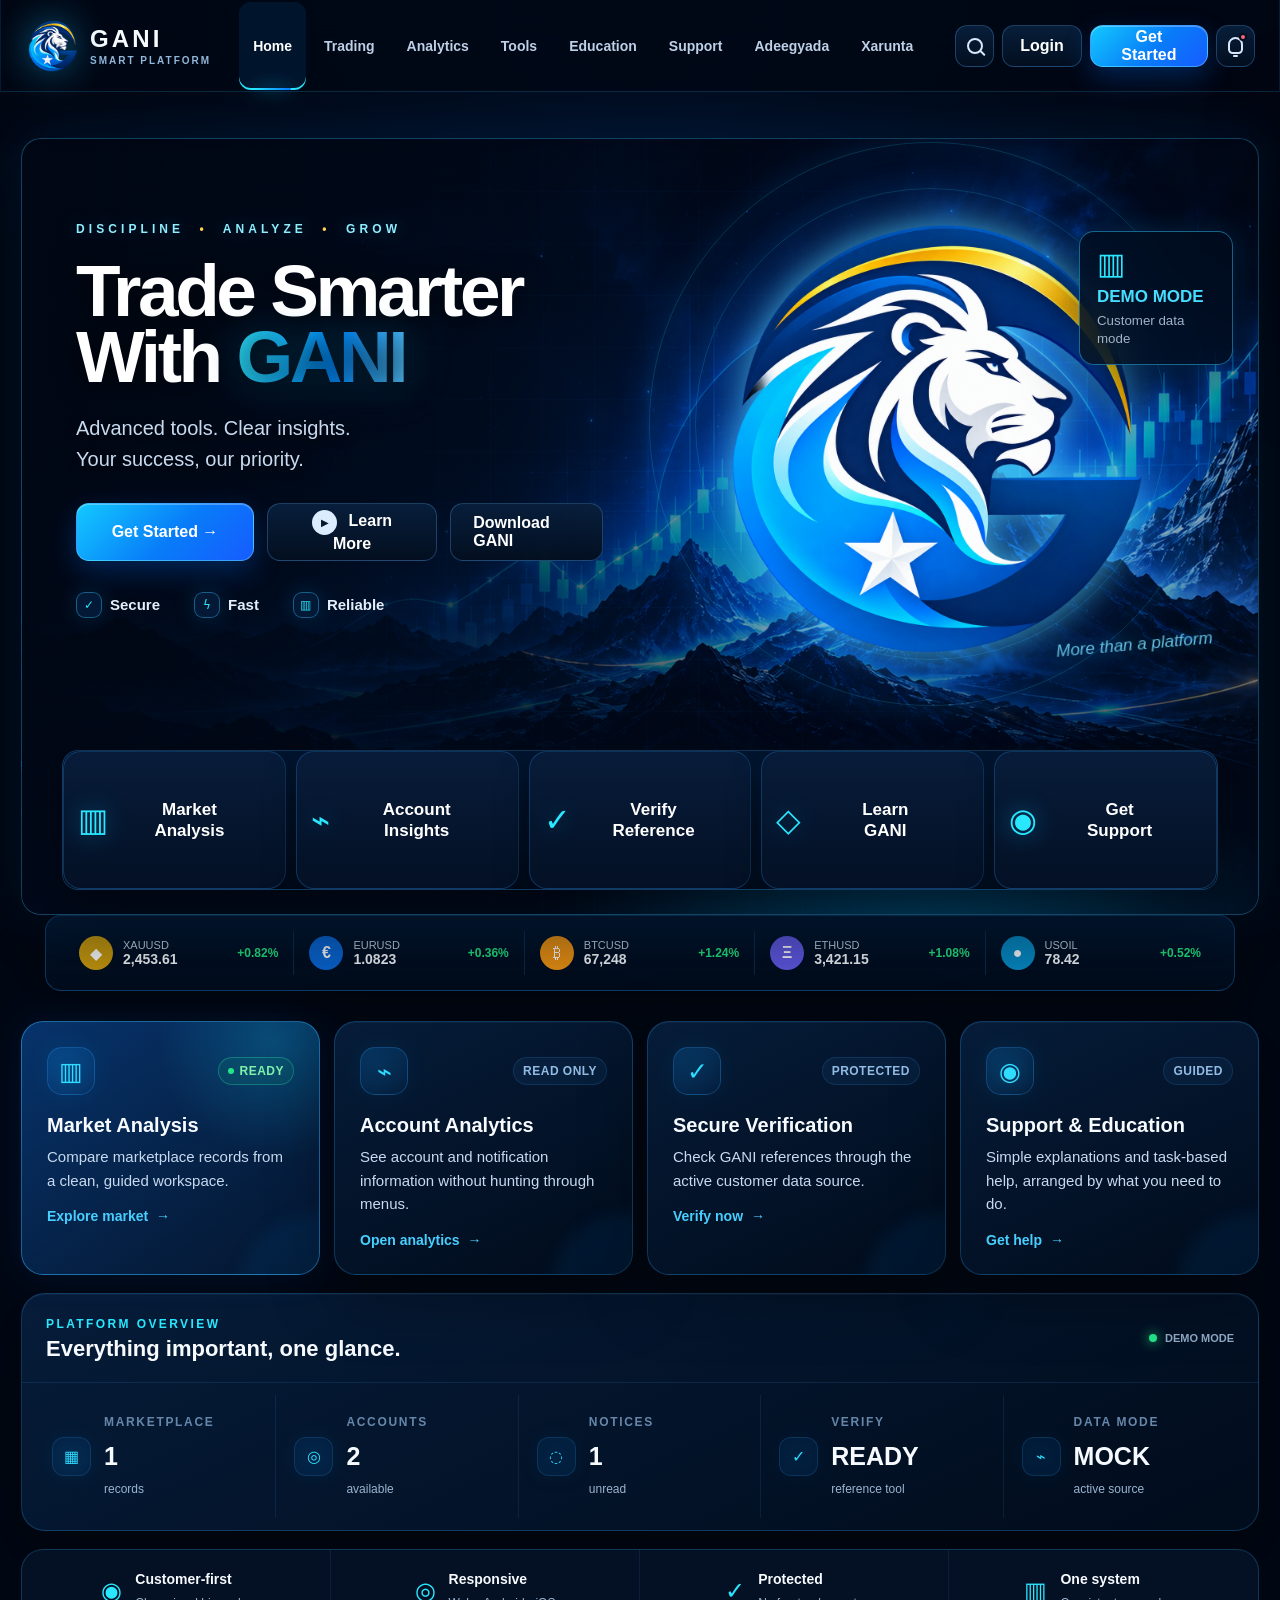
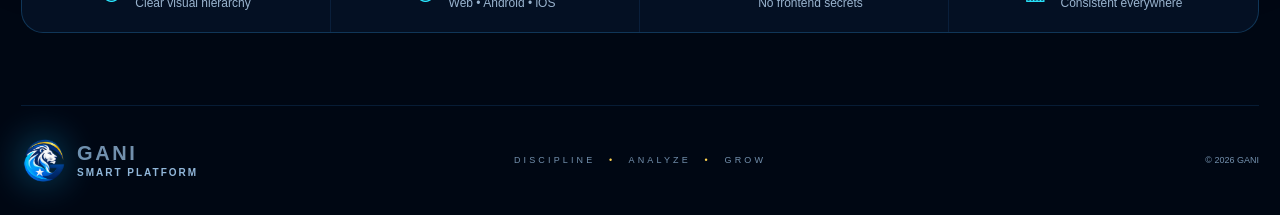
==== commit c4b6227b: "Deploy GANI v35 universal one-place download" ====
--- a/android/app/src/main/assets/www/index.html
+++ b/android/app/src/main/assets/www/index.html
@@ -83,7 +83,7 @@
   <section class="mobile-app-home" aria-label="GANI mobile home">
     <div class="mobile-welcome"><div><p>Welcome to GANI</p><h1>Smarter <em>control.</em></h1></div><span class="mode-badge" id="mobileMode">Checking…</span></div>
     <article class="mobile-hero">
-      <div class="mobile-hero-copy"><small>GLOBAL MARKETS · BRIGHTER OPPORTUNITIES.</small><h2>Trade Smarter.<br><em>Grow Stronger.</em></h2><p>Markets, analytics and trusted tools in one secure platform.</p><div class="mobile-hero-actions"><button class="primary" data-screen="discover">Start Trading <span>→</span></button><button class="secondary" data-screen="discover">Explore Markets</button></div><div class="mobile-trust"><span>✓ Secure</span><span>▥ Real-Time Data</span><span>♙ Trusted Tools</span><span>◎ Global Access</span></div></div>
+      <div class="mobile-hero-copy"><small>GLOBAL MARKETS · BRIGHTER OPPORTUNITIES.</small><h2>Trade Smarter.<br><em>Grow Stronger.</em></h2><p>Markets, analytics and trusted tools in one secure platform.</p><div class="mobile-hero-actions"><button class="primary" data-screen="discover">Start Trading <span>→</span></button><button class="secondary" data-screen="discover">Explore Markets</button><a class="secondary gani-download-link" href="install.html">Download GANI</a></div><div class="mobile-trust"><span>✓ Secure</span><span>▥ Real-Time Data</span><span>♙ Trusted Tools</span><span>◎ Global Access</span></div></div>
       <img src="assets/gani-target-hero-v34.png" alt="Global markets visualization">
     </article>
     <div class="mobile-section-head market-heading"><h3>Market Snapshot</h3><button data-screen="discover"><span class="app-status-dot"></span> Live Markets ›</button></div>
@@ -118,7 +118,7 @@
       <p class="lead">Advanced tools. Clear insights.<br>Your success, our priority.</p>
       <div class="hero-actions">
         <button class="primary hero-primary" data-screen="discover">Get Started <span>→</span></button>
-        <button class="secondary" data-screen="education"><span class="play">▶</span> Learn More</button>
+        <button class="secondary" data-screen="education"><span class="play">▶</span> Learn More</button><a class="secondary gani-download-link" href="install.html">Download GANI</a>
       </div>
       <div class="trust-row" aria-label="Platform qualities">
         <span><i class="mini-icon shield-icon">✓</i><b>Secure</b></span>
--- a/android/app/src/main/assets/www/platform-v34.css
+++ b/android/app/src/main/assets/www/platform-v34.css
@@ -11,3 +11,4 @@
 .bottom-nav{position:relative!important;left:calc(50% - 16px)!important;right:auto!important;bottom:auto!important;transform:translateX(-50%)!important;width:calc(100% + 32px)!important;max-width:none!important;height:110px!important;margin:18px 0 0!important;padding:7px 15px max(7px,env(safe-area-inset-bottom))!important;border:1px solid rgba(54,153,249,.34)!important;border-radius:17px 17px 0 0!important;background:linear-gradient(180deg,#061b37,#031127)!important;backdrop-filter:none!important;z-index:20!important}.bottom-nav button{border:0!important;border-radius:13px!important;background:none!important;color:#849bc0!important;display:flex!important;flex-direction:column!important;align-items:center!important;justify-content:center!important;gap:7px!important}.bottom-nav button span{font-size:29px!important}.bottom-nav button small{font-size:13px!important;font-weight:700!important}.bottom-nav button.active{color:#22d5ff!important;background:linear-gradient(180deg,rgba(0,174,255,.15),rgba(0,94,220,.05))!important}.bottom-nav button.active:after{bottom:0!important;top:auto!important;width:55px!important;height:3px!important}body>footer{display:none!important}
 }
 @media(max-width:560px){.app-header{height:92px!important;padding:11px 16px!important}.app-header .brand img{width:60px!important;height:60px!important}.app-header .brand b{font-size:25px!important}.app-header .brand small{font-size:8px!important}.round-btn{width:44px!important;height:44px!important}main{padding:0 10px!important}.mobile-hero{min-height:405px!important;padding:30px 20px 0!important}.mobile-hero-copy{width:72%!important}.mobile-hero-copy>small{font-size:8px!important}.mobile-hero-copy h2{font-size:40px!important}.mobile-hero-copy p{font-size:15px!important}.mobile-hero>img{right:-8%!important;width:60%!important}.mobile-hero-actions button{height:54px!important;padding:0 12px!important;font-size:13px!important}.mobile-trust{left:-20px!important;top:325px!important;height:62px!important}.mobile-trust span{font-size:9px!important;padding:0 6px!important}.mobile-section-head h3{font-size:25px!important}.mobile-market-grid{grid-template-columns:repeat(3,minmax(0,1fr))!important;gap:7px!important}.mobile-market-grid article{min-height:170px!important;padding:13px 10px!important}.market-name span{width:31px!important;height:31px!important}.market-name b{font-size:12px!important}.mobile-market-grid strong{font-size:22px!important}.mobile-market-grid em{font-size:10px!important}.mobile-feature-grid{gap:7px!important}.mobile-feature-grid button{min-height:180px!important;padding:14px 9px!important}.mobile-feature-grid b{font-size:15px!important}.mobile-feature-grid small{font-size:11px!important}.mobile-insight{grid-template-columns:38% 1fr auto!important;gap:10px!important}.insight-image{height:118px!important}.insight-copy h4{font-size:14px!important}.insight-copy p{font-size:11px!important}.bottom-nav{left:calc(50% - 10px)!important;width:calc(100% + 20px)!important;height:94px!important}}
+.gani-download-link{text-decoration:none!important;display:inline-flex!important;align-items:center;justify-content:center}
